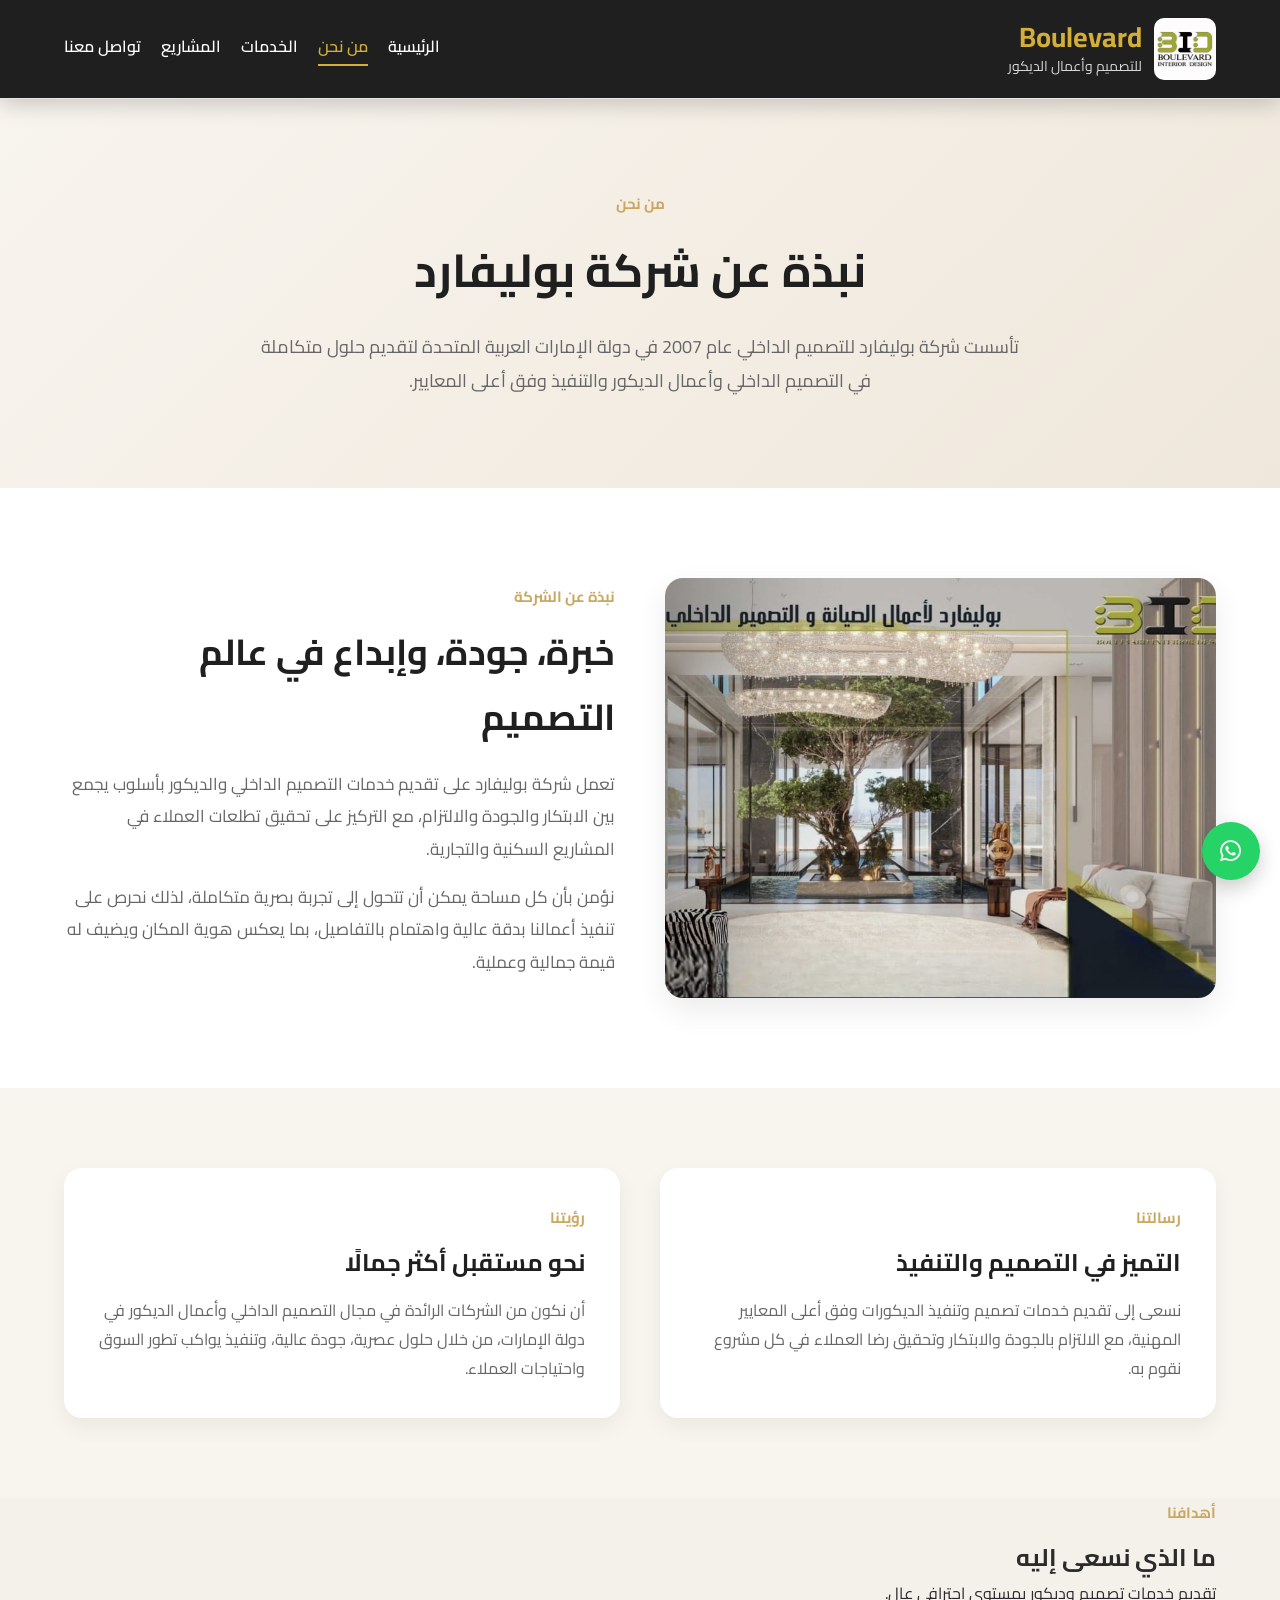
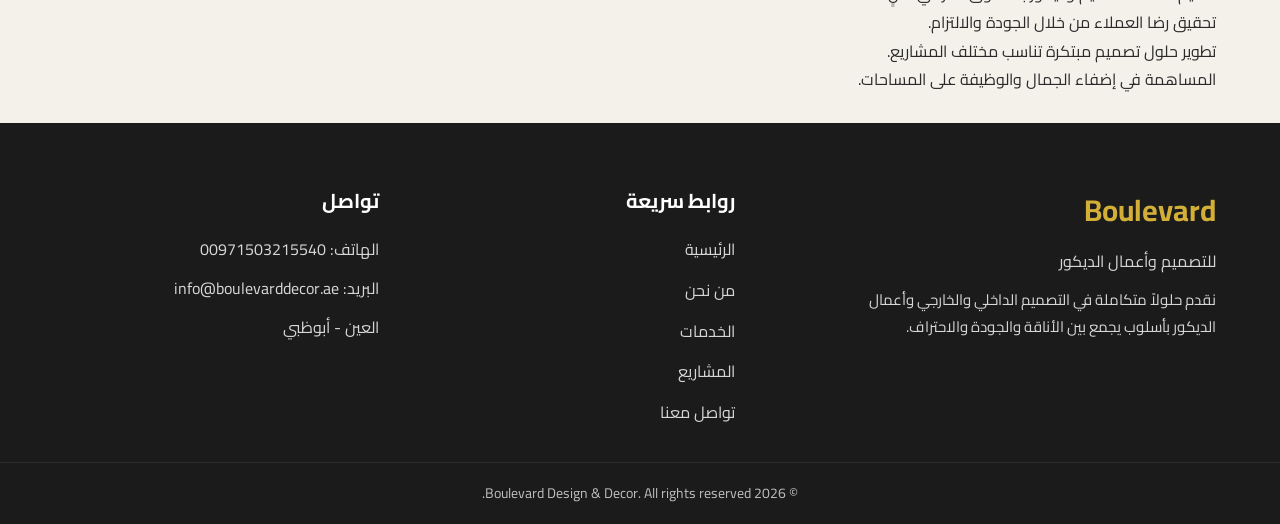
==== about.html @ ad6104aa "add logo" ====
<!DOCTYPE html>
<html lang="ar" dir="rtl">
<head>
  <meta charset="UTF-8" />
  <meta name="viewport" content="width=device-width, initial-scale=1.0" />
  <title>من نحن | Boulevard Design & Decor</title>
  <link rel="stylesheet" href="css/style.css" >
  <link href="https://fonts.googleapis.com/css2?family=Cairo:wght@300;400;600;700&display=swap" rel="stylesheet">
  <link href="https://cdn.jsdelivr.net/npm/boxicons@2.1.4/css/boxicons.min.css" rel="stylesheet">
</head>
<body>

  <header>
    <div class="container navbar">
      <div class="logo">
  <img src="images/logo.jpg" alt="Boulevard Logo">
  <div class="logo-text">
    <h1>Boulevard</h1>
    <p>للتصميم وأعمال الديكور</p>
  </div>
</div>

      <nav>
        <a href="index.html">الرئيسية</a>
        <a href="about.html" class="active">من نحن</a>
        <a href="services.html">الخدمات</a>
        <a href="projects.html">المشاريع</a>
        <a href="contact.html">تواصل معنا</a>
      </nav>
    </div>
  </header>

  <section class="page-hero">
    <div class="container">
      <span class="section-subtitle">من نحن</span>
      <h1 class="page-title">نبذة عن شركة بوليفارد</h1>
      <p class="page-text">
        تأسست شركة بوليفارد للتصميم الداخلي عام 2007 في دولة الإمارات العربية المتحدة
        لتقديم حلول متكاملة في التصميم الداخلي وأعمال الديكور والتنفيذ وفق أعلى المعايير.
      </p>
    </div>
  </section>

  <section class="about-page-section">
    <div class="container about-page-container">
      <div class="about-page-image">
        <img src="images/boulavard profile.jpeg" alt="شركة بوليفارد" />
      </div>

      <div class="about-page-text">
        <span class="section-subtitle">نبذة عن الشركة</span>
        <h2>خبرة، جودة، وإبداع في عالم التصميم</h2>
        <p>
          تعمل شركة بوليفارد على تقديم خدمات التصميم الداخلي والديكور بأسلوب يجمع بين
          الابتكار والجودة والالتزام، مع التركيز على تحقيق تطلعات العملاء في المشاريع
          السكنية والتجارية.
        </p>
        <p>
          نؤمن بأن كل مساحة يمكن أن تتحول إلى تجربة بصرية متكاملة، لذلك نحرص على
          تنفيذ أعمالنا بدقة عالية واهتمام بالتفاصيل، بما يعكس هوية المكان ويضيف له
          قيمة جمالية وعملية.
        </p>
      </div>
    </div>
  </section>

  <section class="vision-mission">
    <div class="container vision-mission-container">

      <div class="vision-box">
        <span class="section-subtitle">رسالتنا</span>
        <h3>التميز في التصميم والتنفيذ</h3>
        <p>
          نسعى إلى تقديم خدمات تصميم وتنفيذ الديكورات وفق أعلى المعايير المهنية،
          مع الالتزام بالجودة والابتكار وتحقيق رضا العملاء في كل مشروع نقوم به.
        </p>
      </div>

      <div class="mission-box">
        <span class="section-subtitle">رؤيتنا</span>
        <h3>نحو مستقبل أكثر جمالًا</h3>
        <p>
          أن نكون من الشركات الرائدة في مجال التصميم الداخلي وأعمال الديكور في دولة الإمارات،
          من خلال حلول عصرية، جودة عالية، وتنفيذ يواكب تطور السوق واحتياجات العملاء.
        </p>
      </div>

    </div>
  </section>

  <section class="goals-section">
    <div class="container">
      <span class="section-subtitle">أهدافنا</span>
      <h2 class="section-main-title">ما الذي نسعى إليه</h2>

      <div class="goals-grid">
        <div class="goal-box">تقديم خدمات تصميم وديكور بمستوى احترافي عالٍ.</div>
        <div class="goal-box">تحقيق رضا العملاء من خلال الجودة والالتزام.</div>
        <div class="goal-box">تطوير حلول تصميم مبتكرة تناسب مختلف المشاريع.</div>
        <div class="goal-box">المساهمة في إضفاء الجمال والوظيفة على المساحات.</div>
      </div>
    </div>
  </section>
<br>
  <footer class="footer">
    <div class="container footer-container">

      <div class="footer-brand">
        <h3>Boulevard</h3>
        <p>للتصميم وأعمال الديكور</p>
        <p class="footer-description">
          نقدم حلولاً متكاملة في التصميم الداخلي والخارجي وأعمال الديكور
          بأسلوب يجمع بين الأناقة والجودة والاحتراف.
        </p>
      </div>

      <div class="footer-links-box">
        <h4>روابط سريعة</h4>
        <div class="footer-links">
          <a href="index.html">الرئيسية</a>
          <a href="about.html">من نحن</a>
          <a href="services.html">الخدمات</a>
          <a href="projects.html">المشاريع</a>
          <a href="contact.html">تواصل معنا</a>
        </div>
      </div>

      <div class="footer-contact">
        <h4>تواصل</h4>
        <p>الهاتف: 00971503215540</p>
        <p>البريد: info@boulevarddecor.ae</p>
        <p>العين - أبوظبي</p>
      </div>

    </div>

    <div class="footer-bottom">
      <p>© 2026 Boulevard Design & Decor. All rights reserved.</p>
    </div>
  </footer>
<!-- Floating WhatsApp -->
<a href="https://wa.me/971503215504" class="floating-whatsapp" target="_blank">
  <i class='bx bxl-whatsapp'></i>
</a>

</body>
</html>
---- css/style.css ----
/* =========================
   Global Styles
========================= */
*{
  margin:0;
  padding:0;
  box-sizing:border-box;
}

html{
  scroll-behavior:smooth;
}


  body{
  font-family:'Cairo', sans-serif;
  line-height:1.8;
  background:#f4f1eb;
  color:#2b2b2b;
}

a{
  text-decoration:none;
  color:inherit;
}

img{
  width:100%;
  display:block;
}

.container{
  width:90%;
  max-width:1200px;
  margin:auto;
}

/* =========================*/
   .floating-whatsapp{
  position:fixed;
  bottom:20px;
  right:20px;
  width:58px;
  height:58px;
  background:#25D366;
  color:white;
  border-radius:50%;
  display:flex;
  align-items:center;
  justify-content:center;
  font-size:28px;
  box-shadow:0 8px 20px rgba(0,0,0,0.2);
  z-index:1000;
  transition:0.3s;
  text-decoration:none;
}

.floating-whatsapp:hover{
  transform:scale(1.08);
}

/* =========================
   Header / Navbar
========================= */
header{
  background:white;
  border-bottom:1px solid #e5e5e5;
  padding:20px 0;
  position:sticky;
  top:0;
  z-index:999;
}

.navbar{
  display:flex;
  justify-content:space-between;
  align-items:center;
}
.logo{
  display:flex;
  align-items:center;
  gap:12px;
}

.logo img{
  width:62px;
  height:62px;
  object-fit:cover;
  border-radius:10px;
}

.logo-text h1{
  font-size:28px;
  color:#d4af37;
  margin:0;
  line-height:1.1;
}

.logo-text p{
  font-size:14px;
  color:#777;
  margin:4px 0 0;
  line-height:1.4;
}
nav{
  display:flex;
  gap:20px;
}

nav a{
  font-size:16px;
  font-weight:bold;
  transition:0.3s;
}

nav a:hover{
  color:#c9a961;
}

/* =========================
   Hero Section
========================= */

/* =========================
   Hero Section
========================= */
.hero{
  padding:90px 0;
  background:linear-gradient(135deg, #f8f4ee 0%, #efe7db 100%);
}

.hero-container{
  display:flex;
  align-items:center;
  justify-content:space-between;
  gap:50px;
}

.hero-text{
  flex:1;
}

.hero-text .section-subtitle{
  display:inline-block;
  margin-bottom:14px;
  color:#d4af37;
  font-size:14px;
  font-weight:700;
  letter-spacing:1px;
}

.hero-text h2{
  font-size:48px;
  line-height:1.3;
  margin-bottom:20px;
  color:#1f1f1f;
  font-weight:700;
}

.hero-text p{
  font-size:18px;
  color:#666;
  margin-bottom:28px;
  line-height:1.9;
  max-width:600px;
}

.hero-buttons{
  display:flex;
  gap:14px;
  flex-wrap:wrap;
}

.hero-btn{
  display:inline-block;
  background:#d4af37;
  color:#1f1f1f;
  padding:14px 28px;
  border-radius:12px;
  font-weight:700;
  text-decoration:none;
  transition:0.3s;
  box-shadow:0 8px 18px rgba(212,175,55,0.18);
}

.hero-btn:hover{
  background:#bf9b2e;
  transform:translateY(-3px);
}

.secondary-btn{
  background:#1f1f1f;
  color:#fff;
  box-shadow:0 8px 18px rgba(0,0,0,0.12);
}

.secondary-btn:hover{
  background:#333;
}

.hero-image{
  flex:1;
  display:flex;
  justify-content:center;
  align-items:center;
}

.hero-image img{
  width:100%;
  max-width:620px;
  height:380px;
  object-fit:cover;
  border-radius:24px;
  box-shadow:0 16px 35px rgba(0,0,0,0.12);
}

/* Responsive */
@media(max-width:992px){
  .hero-container{
    flex-direction:column;
    text-align:center;
  }

  .hero-text p{
    max-width:100%;
  }

  .hero-buttons{
    justify-content:center;
  }

  .hero-text h2{
    font-size:40px;
  }

  .hero-image img{
    max-width:100%;
    height:320px;
  }
}

@media(max-width:768px){
  .hero{
    padding:70px 0;
  }

  .hero-text h2{
    font-size:32px;
  }

  .hero-text p{
    font-size:16px;
  }

  .hero-btn{
    padding:12px 22px;
    font-size:14px;
  }

  .hero-image img{
    height:240px;
  }
}
/* =========================
   Shared Section Styles
========================= */
.section-subtitle{
  display:inline-block;
  color:#c9a961;
  font-weight:bold;
  margin-bottom:10px;
  font-size:15px;
}

/* =========================
   About Section
========================= */
.about{
  padding:80px 0;
  background:white;
}

.about-container{
  display:flex;
  align-items:center;
  gap:40px;
}

.about-image{
  flex:1;
}

.about-image img{
  border-radius:12px;
  height:400px;
  object-fit:cover;
}

.about-text{
  flex:1;
}

.about-text h2{
  font-size:36px;
  margin-bottom:20px;
  color:#1f1f1f;
}

.about-text p{
  font-size:17px;
  color:#666;
  margin-bottom:15px;
  line-height:1.8;
}


/* =========================
   Services Page Final Fix
========================= */
.services-page-section{
  padding:90px 0;
  background:#f8f4ee;
}

.services-page-grid{
  display:flex;
  flex-direction:column;
  gap:40px;
}

.service-detail-card{
  display:grid;
  grid-template-columns:1fr 1fr;
  gap:28px;
  align-items:center;
  background:#ffffff;
  border-radius:22px;
  padding:22px;
  box-shadow:0 10px 25px rgba(0,0,0,0.06);
  transition:0.3s;
}

.service-detail-card:hover{
  transform:translateY(-4px);
  box-shadow:0 14px 30px rgba(0,0,0,0.08);
}

.service-detail-card.reverse .service-detail-image{
  order:2;
}

.service-detail-card.reverse .service-detail-content{
  order:1;
}

.service-detail-image{
  width:100%;
}

.service-detail-image img{
  width:100%;
  height:300px;
  object-fit:cover;
  border-radius:18px;
  display:block;
}

.service-detail-content{
  padding:10px 8px;
}

.service-detail-content .section-subtitle{
  display:inline-block;
  margin-bottom:10px;
  color:#d4af37;
  font-size:14px;
  font-weight:700;
  letter-spacing:1px;
}

.service-detail-content h2{
  font-size:32px;
  margin-bottom:16px;
  color:#1f1f1f;
  line-height:1.4;
}

.service-detail-content p{
  font-size:17px;
  color:#666;
  line-height:1.9;
  margin:0;
}

/* تحسين الهيدر الداخلي لصفحة الخدمات */
.page-hero{
  padding:80px 0;
  background:linear-gradient(135deg,#f8f4ee 0%, #efe7db 100%);
  text-align:center;
}

.page-title{
  font-size:44px;
  color:#1f1f1f;
  margin-bottom:16px;
  font-weight:700;
}

.page-text{
  max-width:850px;
  margin:0 auto;
  font-size:18px;
  line-height:1.9;
  color:#666;
}

/* Responsive */
@media(max-width:992px){
  .service-detail-card{
    grid-template-columns:1fr;
    padding:18px;
  }

  .service-detail-card.reverse .service-detail-image,
  .service-detail-card.reverse .service-detail-content{
    order:unset;
  }

  .service-detail-image img{
    height:260px;
  }

  .service-detail-content h2{
    font-size:28px;
  }
}

@media(max-width:768px){
  .services-page-section{
    padding:70px 0;
  }

  .page-title{
    font-size:32px;
  }

  .page-text{
    font-size:16px;
  }

  .service-detail-card{
    gap:18px;
  }

  .service-detail-image img{
    height:220px;
  }

  .service-detail-content{
    padding:4px 2px;
  }

  .service-detail-content h2{
    font-size:24px;
    margin-bottom:12px;
  }

  .service-detail-content p{
    font-size:15px;
    line-height:1.8;
  }
}
/* =========================
   Projects Section
========================= */
/* =========================
   Projects Page Improved
========================= */
.projects-gallery{
  padding:100px 0;
  background:#f8f4ee;
}

.gallery-grid{
  display:grid;
  grid-template-columns:repeat(3, 1fr);
  gap:24px;
}

.gallery-item{
  position:relative;
  overflow:hidden;
  border-radius:20px;
  background:#ffffff;
  box-shadow:0 10px 28px rgba(0,0,0,0.07);
  transition:0.35s;
}

.gallery-item:hover{
  transform:translateY(-5px);
  box-shadow:0 16px 36px rgba(0,0,0,0.1);
}

.gallery-item a{
  display:block;
}

.gallery-item img{
  width:100%;
  height:300px;
  object-fit:cover;
  display:block;
  transition:0.45s ease;
  cursor:pointer;
}

.gallery-item:hover img{
  transform:scale(1.08);
}

.gallery-item::after{
  content:"عرض الصورة";
  position:absolute;
  inset:0;
  background:rgba(0,0,0,0.22);
  color:#ffffff;
  display:flex;
  align-items:center;
  justify-content:center;
  font-size:16px;
  font-weight:700;
  opacity:0;
  transition:0.35s;
  pointer-events:none;
}

.gallery-item:hover::after{
  opacity:1;
}

/* Responsive */
@media(max-width:992px){
  .gallery-grid{
    grid-template-columns:repeat(2, 1fr);
  }

  .gallery-item img{
    height:260px;
  }
}

@media(max-width:768px){
  .projects-gallery{
    padding:75px 0;
  }

  .gallery-grid{
    grid-template-columns:1fr;
    gap:18px;
  }

  .gallery-item img{
    height:240px;
  }
}

/* =========================
   Gallery Section
========================= */
.gallery{
  padding:80px 0;
  background:#f9f9f9;
}

.gallery-title{
  font-size:36px;
  margin:10px 0 30px;
  color:#1f1f1f;
}

.gallery-container{
  display:grid;
  grid-template-columns:repeat(3, 1fr);
  gap:20px;
}

.gallery-item{
  overflow:hidden;
  border-radius:14px;
  box-shadow:0 4px 12px rgba(0,0,0,0.08);
}

.gallery-item img{
  height:260px;
  object-fit:cover;
  transition:0.4s;
}

.gallery-item:hover img{
  transform:scale(1.08);
}

/* =========================
   Why Us Section
========================= */
.why-us{
  padding:80px 0;
  background:#1f1f1f;
  color:white;
}

.why-us-container{
  display:grid;
  grid-template-columns:1fr 1fr;
  gap:40px;
  align-items:center;
}

.why-us-text h2{
  font-size:36px;
  margin:10px 0 20px;
  color:white;
}

.why-us-text p{
  color:#d6d6d6;
  font-size:17px;
  line-height:1.8;
}

.why-us-features{
  display:grid;
  grid-template-columns:1fr 1fr;
  gap:15px;
}

.feature-box{
  background:rgba(255,255,255,0.08);
  border:1px solid rgba(255,255,255,0.1);
  padding:20px;
  border-radius:12px;
  text-align:center;
  font-weight:bold;
  transition:0.3s;
}

.feature-box:hover{
  background:rgba(255,255,255,0.14);
  transform:translateY(-4px);
}

/* =========================
 /* =========================
   Contact Section
========================= */
.contact-section{
  padding:90px 0;
  background:#f8f4ee;
}

.contact-container{
  display:grid;
  grid-template-columns:1fr 1fr;
  gap:50px;
  align-items:start;
}

.contact-info h2{
  font-size:34px;
  margin:12px 0 18px;
  color:#1f1f1f;
}

.contact-info p{
  color:#666;
  line-height:1.8;
  margin-bottom:14px;
}

.contact-details{
  margin-top:18px;
}

.contact-details p{
  margin-bottom:10px;
  font-size:15px;
}

.social-buttons{
  display:flex;
  gap:12px;
  margin-top:22px;
  flex-wrap:wrap;
}

.social-btn{
  display:inline-flex;
  align-items:center;
  justify-content:center;
  gap:8px;
  padding:11px 18px;
  border-radius:30px;
  font-size:14px;
  font-weight:600;
  text-decoration:none;
  transition:0.3s;
}

.social-btn i{
  font-size:18px;
}

.social-btn.whatsapp{
  background:#25D366;
  color:white;
}

.social-btn.instagram{
  background:linear-gradient(45deg,#f58529,#dd2a7b,#8134af);
  color:white;
}

.social-btn.whatsapp:hover,
.social-btn.instagram:hover{
  transform:translateY(-2px);
  box-shadow:0 6px 16px rgba(0,0,0,0.15);
}

.contact-form-box{
  background:#ffffff;
  padding:30px;
  border-radius:14px;
  box-shadow:0 6px 18px rgba(0,0,0,0.06);
}

.contact-form{
  display:flex;
  flex-direction:column;
  gap:14px;
}

.contact-form input,
.contact-form textarea{
  width:100%;
  padding:14px;
  border:1px solid #ddd;
  border-radius:10px;
  font-size:15px;
  outline:none;
  font-family:'Cairo', sans-serif;
}

.contact-form textarea{
  min-height:140px;
  resize:vertical;
}

.contact-form button{
  background:#d4af37;
  color:#1f1f1f;
  font-weight:700;
  transition:0.3s;
  border:none;
  border-radius:10px;
  padding:12px;
  cursor:pointer;
  font-family:'Cairo', sans-serif;
}

.contact-form button:hover{
  background:#bf9b2e;
}

@media(max-width:900px){
  .contact-container{
    grid-template-columns:1fr;
  }
}
/* =========================
   Footer
========================= */
.footer{
  background:#1b1b1b;
  color:#f5f5f5;
  padding-top:60px;
  margin-top:0;
}

.footer-container{
  display:grid;
  grid-template-columns:1.4fr 1fr 1fr;
  gap:40px;
  align-items:start;
  padding-bottom:35px;
}

.footer-brand h3{
  font-size:30px;
  color:#d4af37;
  margin-bottom:10px;
}

.footer-brand p{
  color:#d7d7d7;
  margin-bottom:10px;
  line-height:1.8;
}

.footer-description{
  max-width:360px;
  font-size:15px;
}

.footer-links-box h4,
.footer-contact h4{
  font-size:20px;
  color:#ffffff;
  margin-bottom:16px;
}

.footer-links{
  display:flex;
  flex-direction:column;
  gap:12px;
}

.footer-links a{
  color:#d7d7d7;
  transition:0.3s;
}

.footer-links a:hover{
  color:#d4af37;
  transform:translateX(-3px);
}

.footer-contact p{
  color:#d7d7d7;
  margin-bottom:10px;
  line-height:1.8;
}

.footer-bottom{
  border-top:1px solid rgba(255,255,255,0.08);
  text-align:center;
  padding:18px 0;
}

.footer-bottom p{
  color:#bdbdbd;
  font-size:14px;
}

/* =========================
   Responsive Design
========================= */
@media(max-width:992px){
  .hero-container,
  .about-container{
    flex-direction:column;

  .hero-text h2{
    font-size:40px;
  }

  .hero-image img{
    height:380px;
  }
  }

  .why-us-container,
  .contact-container{
    grid-template-columns:1fr;
  }

  .services-container{
    grid-template-columns:repeat(2, 1fr);
  }

  .projects-container{
    grid-template-columns:repeat(2, 1fr);
  }

  .gallery-container{
    grid-template-columns:repeat(2, 1fr);
  }
  .footer-container{
    grid-template-columns:1fr 1fr;
  }
}

@media(max-width:768px){
  .navbar{
    flex-direction:column;
    align-items:flex-start;
    gap:15px;
  }

  nav{
    flex-wrap:wrap;
    gap:12px;
  }
 .hero{
    padding:70px 0;
  }

  .hero-text h2{
    font-size:32px;
  }

  .hero-text p{
    font-size:16px;
  }

  .hero-text h2,
  .about-text h2,
  .services-title,
  .projects-title,
  .gallery-title,
  .why-us-text h2,
  .contact-info h2{
    font-size:30px;
  }

  .services-container,
  .projects-container,
  .gallery-container,
  .why-us-features{
    grid-template-columns:1fr;
  }

   .footer-container{
    grid-template-columns:1fr;
    gap:28px;
  }

  .footer{
    padding-top:45px;
  }
  .footer-brand h3{
    font-size:26px;
  }
  }

  .hero-image img,
  .about-image img{
    height:auto;
  }


/* =========================
   About Page
========================= 

About Page Improved
========================= */

.about-page-section{
padding:90px 0;
background:#ffffff;
}

.about-page-container{
display:grid;
grid-template-columns:1fr 1fr;
gap:50px;
align-items:center;
}

.about-page-image img{
width:100%;
height:420px;
object-fit:cover;
border-radius:18px;
box-shadow:0 12px 30px rgba(0,0,0,0.08);
}

.about-page-text h2{
font-size:36px;
margin-bottom:18px;
color:#1f1f1f;
}

.about-page-text p{
color:#666;
line-height:1.9;
font-size:17px;
margin-bottom:16px;
}

/* Vision Mission */

.vision-mission{
background:#f8f4ee;
padding:80px 0;
}

.vision-mission-container{
display:grid;
grid-template-columns:1fr 1fr;
gap:40px;
}

.vision-box,
.mission-box{
background:white;
padding:35px;
border-radius:18px;
box-shadow:0 8px 22px rgba(0,0,0,0.06);
transition:0.3s;
}

.vision-box:hover,
.mission-box:hover{
transform:translateY(-4px);
}

.vision-box h3,
.mission-box h3{
font-size:24px;
margin-bottom:12px;
color:#1f1f1f;
}

.vision-box p,
.mission-box p{
color:#666;
line-height:1.8;
}

/* responsive */

@media(max-width:992px){

.about-page-container{
grid-template-columns:1fr;
}

.vision-mission-container{
grid-template-columns:1fr;
}

.about-page-image img{
height:300px;
}

}

  
   /* =========================
   Services Page Improved
========================= */
.services-page-section{
  padding:100px 0;
  background:#f8f4ee;
}

.services-page-grid{
  display:flex;
  flex-direction:column;
  gap:50px;
}

.service-detail-card{
  display:grid;
  grid-template-columns:1fr 1fr;
  gap:35px;
  align-items:center;
  background:#ffffff;
  border-radius:22px;
  overflow:hidden;
  box-shadow:0 10px 28px rgba(0,0,0,0.06);
  transition:0.3s;
}

.service-detail-card:hover{
  transform:translateY(-4px);
  box-shadow:0 14px 34px rgba(0,0,0,0.08);
}

.service-detail-card.reverse .service-detail-image{
  order:2;
}

.service-detail-card.reverse .service-detail-content{
  order:1;
}

.service-detail-image{
  height:100%;
}

.service-detail-image img{
  width:100%;
  height:100%;
  min-height:360px;
  object-fit:cover;
  display:block;
}

.service-detail-content{
  padding:38px;
}

.service-detail-content .section-subtitle{
  margin-bottom:12px;
  display:inline-block;
}

.service-detail-content h2{
  font-size:34px;
  margin:10px 0 18px;
  color:#1f1f1f;
  line-height:1.4;
}

.service-detail-content p{
  font-size:17px;
  color:#666;
  line-height:1.95;
  max-width:95%;
}

/* Responsive */
@media(max-width:992px){
  .service-detail-card{
    grid-template-columns:1fr;
  }

  .service-detail-card.reverse .service-detail-image,
  .service-detail-card.reverse .service-detail-content{
    order:unset;
  }

  .service-detail-image img{
    min-height:280px;
  }
}

@media(max-width:768px){
  .services-page-section{
    padding:75px 0;
  }

  .service-detail-content{
    padding:26px 22px;
  }

  .service-detail-content h2{
    font-size:28px;
  }

  .service-detail-content p{
    font-size:16px;
    max-width:100%;
  }

  .service-detail-image img{
    min-height:230px;
  }
  .service-detail-content .section-subtitle{
  color:#d4af37;
  font-size:14px;
  font-weight:700;
  letter-spacing:1px;
}
}
/* =========================
   Projects Page
========================= */

.projects-gallery{
padding:80px 0;
background:#f8f4ee;
}

.gallery-grid{
display:grid;
grid-template-columns:repeat(3,1fr);
gap:20px;
}

.gallery-item{
overflow:hidden;
border-radius:14px;
box-shadow:0 4px 12px rgba(0,0,0,0.08);
}

.gallery-item img{
width:100%;
height:280px;
object-fit:cover;
transition:0.4s;
}

.gallery-item:hover img{
transform:scale(1.08);
}


@media(max-width:992px){

.gallery-grid{
grid-template-columns:repeat(2,1fr);
}

}

@media(max-width:768px){

.gallery-grid{
grid-template-columns:1fr;
}

}
/* =========================
   Contact Page
========================= */
.contact-section{
padding:90px 0;
background:#f8f4ee;
}

.contact-container{
display:grid;
grid-template-columns:1fr 1fr;
gap:50px;
align-items:start;
}

/*.contact-info h2{
font-size:34px;
margin:12px 0 18px;
color:#1f1f1f;
}

.contact-info p{
color:#666;
line-height:1.8;
margin-bottom:14px;
}*/

.contact-details{
margin-top:18px;
}

.contact-details p{
margin-bottom:10px;
font-size:15px;
}

/* social buttons */

.social-buttons{
display:flex;
gap:12px;
margin-top:22px;
flex-wrap:wrap;
}

.social-btn{
display:flex;
align-items:center;
gap:8px;
padding:11px 18px;
border-radius:30px;
font-size:14px;
font-weight:600;
transition:0.3s;
text-decoration:none;
}

.social-btn i{
font-size:18px;
}

.whatsapp{
background:#25D366;
color:white;
}

.whatsapp:hover{
transform:translateY(-2px);
box-shadow:0 6px 16px rgba(0,0,0,0.15);
}

.instagram{
background:linear-gradient(45deg,#f58529,#dd2a7b,#8134af);
color:white;
}

.instagram:hover{
transform:translateY(-2px);
box-shadow:0 6px 16px rgba(0,0,0,0.15);
}


/* form */


.contact-form input,
.contact-form textarea{
padding:12px 14px;
border-radius:10px;
border:1px solid #ddd;
font-family:'Cairo',sans-serif;
}

.contact-form textarea{
min-height:140px;
resize:none;
}

.contact-form button{
background:#d4af37;
color:#1f1f1f;
padding:12px;
border:none;
border-radius:10px;
font-weight:700;
cursor:pointer;
transition:0.3s;
}

.contact-form button:hover{
background:#bf9b2e;
}


/* responsive */

@media(max-width:900px){

.contact-container{
grid-template-columns:1fr;
}

}

@media(max-width:992px){
  .contact-page-grid{
    grid-template-columns:1fr;
  }
}

@media(max-width:768px){
  .contact-page-info h2{
    font-size:28px;
  }
}
header{
  background:#1f1f1f !important;
  padding:18px 0;
  position:sticky;
  top:0;
  z-index:999;
  box-shadow:0 6px 20px rgba(0,0,0,0.18);
}

.logo h1{
  color:#d4af37 !important;
}

.logo p{
  color:#d8d8d8 !important;
}

nav a{
  color:#ffffff !important;
  font-weight:600;
  transition:0.3s;
  position:relative;
  padding-bottom:6px;
  border-bottom:none !important;
}

nav a::after{
  content:"";
  position:absolute;
  right:0;
  bottom:0;
  width:0;
  height:2px;
  background:#d4af37;
  transition:0.3s;
}

nav a:hover{
  color:#d4af37 !important;
}

nav a:hover::after{
  width:100%;
}

nav a.active{
  color:#d4af37 !important;
}

nav a.active::after{
  width:100%;
}
/* whatsapp float btn

/*social btn*/
.social-btn{
display:inline-flex;
align-items:center;
gap:10px;
padding:12px 20px;
border-radius:30px;
font-weight:600;
font-size:15px;
transition:0.3s;
text-decoration:none;
}

.social-btn i{
font-size:20px;
}

.instagram{
display:inline-flex;
align-items:center;
gap:10px;
padding:10px 18px;
border-radius:30px;
font-size:14px;
font-weight:600;
background:linear-gradient(45deg,#f58529,#dd2a7b,#8134af);
color:white;
transition:0.3s;
}


.instagram:hover{

transform:translateY(-2px);
box-shadow:0 6px 16px rgba(0,0,0,0.15);
}

/*.........*/
/* ===== FINAL CONTACT FIX ===== */

.contact-section{
  padding: 90px 0 !important;
  background: #f8f4ee !important;
}

.contact-container{
  display: grid !important;
  grid-template-columns: 1fr 1fr !important;
  gap: 50px !important;
  align-items: start !important;
}

.contact-info{
  order: 1;
}

.contact-form-box{
  order: 2;
  background: #ffffff !important;
  padding: 32px !important;
  border-radius: 18px !important;
  box-shadow: 0 8px 24px rgba(0,0,0,0.08) !important;
}

.contact-info h2{
  font-size: 34px !important;
  margin: 12px 0 18px !important;
  color: #1f1f1f !important;
}

.contact-info p{
  color: #666 !important;
  line-height: 1.8 !important;
  margin-bottom: 14px !important;
}

.contact-details{
  margin-top: 18px !important;
}

.contact-details p{
  margin-bottom: 10px !important;
  font-size: 15px !important;
}

/* social buttons */
.social-buttons{
  display: flex !important;
  gap: 12px !important;
  margin-top: 22px !important;
  flex-wrap: wrap !important;
}

.social-btn{
  display: inline-flex !important;
  align-items: center !important;
  justify-content: center !important;
  gap: 8px !important;
  padding: 11px 18px !important;
  border-radius: 30px !important;
  font-size: 14px !important;
  font-weight: 600 !important;
  text-decoration: none !important;
  border: none !important;
  transition: 0.3s !important;
}

.social-btn i{
  font-size: 18px !important;
  line-height: 1 !important;
}

.social-btn.whatsapp{
  background: #25D366 !important;
  color: #ffffff !important;
}

.social-btn.instagram{
  background: linear-gradient(45deg,#f58529,#dd2a7b,#8134af) !important;
  color: #ffffff !important;
}

.social-btn.whatsapp:hover,
.social-btn.instagram:hover{
  transform: translateY(-2px) !important;
  box-shadow: 0 6px 16px rgba(0,0,0,0.15) !important;
}

/* form */
.contact-form{
  display: flex !important;
  flex-direction: column !important;
  gap: 14px !important;
}

.contact-form input,
.contact-form textarea{
  width: 100% !important;
  padding: 14px 16px !important;
  border: 1px solid #ddd !important;
  border-radius: 12px !important;
  background: #fff !important;
  color: #333 !important;
  font-family: 'Cairo', sans-serif !important;
  font-size: 15px !important;
  outline: none !important;
}

.contact-form textarea{
  min-height: 150px !important;
  resize: vertical !important;
}

.contact-form button{
  background: #d4af37 !important;
  color: #1f1f1f !important;
  padding: 13px !important;
  border: none !important;
  border-radius: 12px !important;
  font-weight: 700 !important;
  font-family: 'Cairo', sans-serif !important;
  cursor: pointer !important;
  transition: 0.3s !important;
}

.contact-form button:hover{
  background: #bf9b2e !important;
}

/* whatsapp floating */
.whatsapp-float{
  position: fixed !important;
  bottom: 25px !important;
  right: 25px !important;
  width: 58px !important;
  height: 58px !important;
  background: #25D366 !important;
  color: #fff !important;
  border-radius: 50% !important;
  display: flex !important;
  align-items: center !important;
  justify-content: center !important;
  font-size: 30px !important;
  box-shadow: 0 10px 25px rgba(0,0,0,0.25) !important;
  z-index: 999 !important;
  text-decoration: none !important;
}

.whatsapp-float:hover{
  transform: scale(1.08) !important;
}

/* responsive */
@media(max-width: 900px){
  .contact-container{
    grid-template-columns: 1fr !important;
  }

  .contact-info,
  .contact-form-box{
    order: unset !important;
  }
}
/* =========================
   Home Page Improved
======================== */

.hero{
  padding:100px 0;
  background:linear-gradient(135deg, #f8f4ee 0%, #efe7db 100%);
}

.hero-container{
  display:flex;
  align-items:center;
  justify-content:space-between;
  gap:50px;
}

.hero-text{
  flex:1;
}

.hero-text h2{
  font-size:52px;
  line-height:1.3;
  margin-bottom:22px;
  color:#1f1f1f;
  font-weight:700;
}

.hero-text p{
  font-size:18px;
  color:#666;
  margin-bottom:28px;
  line-height:1.9;
  max-width:600px;
}

.hero-buttons{
  display:flex;
  gap:14px;
  flex-wrap:wrap;
}

.hero-btn{
  display:inline-block;
  background:#d4af37;
  color:#1f1f1f;
  padding:14px 28px;
  border-radius:12px;
  font-weight:700;
  transition:0.3s;
  box-shadow:0 8px 18px rgba(212,175,55,0.18);
}

.hero-btn:hover{
  background:#bf9b2e;
  transform:translateY(-3px);
}

.secondary-btn{
  background:#1f1f1f;
  color:#fff;
  box-shadow:0 8px 18px rgba(0,0,0,0.12);
}

.secondary-btn:hover{
  background:#333;
}

.hero-image{
  flex:1;
}

.hero-image img{
  width:100%;
  height:500px;
  object-fit:cover;
  border-radius:24px;
  box-shadow:0 16px 35px rgba(0,0,0,0.12);
}

/* تحسين previews في الصفحة الرئيسية */
.services,
.projects,
.contact{
  padding:90px 0;
}

.services-title,
.projects-title{
  font-size:38px;
  margin:12px 0 30px;
  color:#1f1f1f;
}

.service-card,
.project-card{
  border-radius:18px;
  box-shadow:0 8px 22px rgba(0,0,0,0.06);
}

.service-card{
  padding:28px 22px;
}

.project-content{
  padding:22px;
}

.project-content h3{
  margin-bottom:12px;
}

/* Responsive */
@media(max-width:992px){
  .hero-container{
    flex-direction:column;
  }

  .hero-text h2{
    font-size:40px;
  }

  .hero-image img{
    height:380px;
  }
}

@media(max-width:768px){
  .hero{
    padding:70px 0;
  }

  .hero-text h2{
    font-size:32px;
  }

  .hero-text p{
    font-size:16px;
  }

  .hero-image img{
    height:280px;
  }

  .services-title,
  .projects-title{
    font-size:30px;
  }
}

/* =========================
   Internal Pages Hero
========================= */
.page-hero{
  padding:90px 0;
  background:linear-gradient(135deg, #f8f4ee 0%, #efe7db 100%);
  text-align:center;
}

.page-hero .section-subtitle{
  margin-bottom:12px;
  display:inline-block;
}

.page-title{
  font-size:46px;
  color:#1f1f1f;
  margin-bottom:18px;
  font-weight:700;
}

.page-text{
  max-width:780px;
  margin:0 auto;
  color:#666;
  font-size:18px;
  line-height:1.9;
}

@media(max-width:768px){
  .page-hero{
    padding:70px 0;
  }

  .page-title{
    font-size:32px;
  }

  .page-text{
    font-size:16px;
  }
}
/* =========================
   Home Services Final
========================= */
.services{
  padding:90px 0;
  background:#f8f4ee;
}

.services-title{
  font-size:38px;
  margin:12px 0 30px;
  color:#1f1f1f;
  text-align:center;
}

.services .section-subtitle{
  display:block;
  text-align:center;
  margin-bottom:10px;
}

.services-container{
  display:grid;
  grid-template-columns:repeat(3, 1fr);
  gap:24px;
}

.service-card{
  background:#ffffff;
  border-radius:18px;
  padding:28px 24px;
  box-shadow:0 8px 22px rgba(0,0,0,0.06);
  transition:0.3s;
}

.service-card:hover{
  transform:translateY(-4px);
  box-shadow:0 12px 28px rgba(0,0,0,0.08);
}

.service-card h3{
  font-size:22px;
  margin-bottom:14px;
  color:#1f1f1f;
}

.service-card p{
  font-size:16px;
  color:#666;
  line-height:1.9;
  margin:0;
}

@media(max-width:992px){
  .services-container{
    grid-template-columns:repeat(2, 1fr);
  }
}

@media(max-width:768px){
  .services-title{
    font-size:30px;
  }

  .services-container{
    grid-template-columns:1fr;
  }

  .service-card{
    padding:24px 20px;
  }
}

/* =========================
   HOME PAGE FINAL STYLES
========================= */

/* Hero */
.hero{
  padding:90px 0;
  background:linear-gradient(135deg, #f8f4ee 0%, #efe7db 100%);
}

.hero-container{
  display:flex;
  align-items:center;
  justify-content:space-between;
  gap:50px;
}

.hero-text{
  flex:1;
}

.hero-text .section-subtitle{
  display:inline-block;
  margin-bottom:14px;
  color:#d4af37;
  font-size:14px;
  font-weight:700;
  letter-spacing:1px;
}

.hero-text h2{
  font-size:48px;
  line-height:1.3;
  margin-bottom:20px;
  color:#1f1f1f;
  font-weight:700;
}

.hero-text p{
  font-size:18px;
  color:#666;
  margin-bottom:28px;
  line-height:1.9;
  max-width:600px;
}

.hero-buttons{
  display:flex;
  gap:14px;
  flex-wrap:wrap;
}

.hero-btn{
  display:inline-block;
  background:#d4af37;
  color:#1f1f1f;
  padding:14px 28px;
  border-radius:12px;
  font-weight:700;
  text-decoration:none;
  transition:0.3s;
  box-shadow:0 8px 18px rgba(212,175,55,0.18);
}

.hero-btn:hover{
  background:#bf9b2e;
  transform:translateY(-3px);
}

.secondary-btn{
  background:#1f1f1f;
  color:#fff;
  box-shadow:0 8px 18px rgba(0,0,0,0.12);
}

.secondary-btn:hover{
  background:#333;
}

.hero-image{
  flex:1;
  display:flex;
  justify-content:center;
  align-items:center;
}

.hero-image img{
  width:100%;
  max-width:620px;
  height:380px;
  object-fit:cover;
  border-radius:24px;
  box-shadow:0 16px 35px rgba(0,0,0,0.12);
}

/* About Preview */
.about{
  padding:90px 0;
  background:#ffffff;
}

.about-container{
  display:grid;
  grid-template-columns:1fr 1fr;
  gap:45px;
  align-items:center;
}

.about-image img{
  width:100%;
  height:400px;
  object-fit:cover;
  border-radius:20px;
  box-shadow:0 10px 24px rgba(0,0,0,0.08);
}

.about-text h2{
  font-size:38px;
  margin:12px 0 18px;
  color:#1f1f1f;
}

.about-text p{
  font-size:17px;
  color:#666;
  line-height:1.9;
  margin-bottom:14px;
}

/* Services Preview */
.services{
  padding:90px 0;
  background:#f8f4ee;
}

.services .section-subtitle{
  display:block;
  text-align:center;
  margin-bottom:10px;
}

.services-title{
  font-size:38px;
  margin:12px 0 30px;
  color:#1f1f1f;
  text-align:center;
}

.services-container{
  display:grid;
  grid-template-columns:repeat(3, 1fr);
  gap:24px;
}

.service-card{
  background:#ffffff;
  border-radius:18px;
  padding:28px 24px;
  box-shadow:0 8px 22px rgba(0,0,0,0.06);
  transition:0.3s;
}

.service-card:hover{
  transform:translateY(-4px);
  box-shadow:0 12px 28px rgba(0,0,0,0.08);
}

.service-card h3{
  font-size:22px;
  margin-bottom:14px;
  color:#1f1f1f;
}

.service-card p{
  font-size:16px;
  color:#666;
  line-height:1.9;
  margin:0;
}

/* Projects Preview */
.projects{
  padding:90px 0;
  background:#ffffff;
}

.projects .section-subtitle{
  display:block;
  text-align:center;
  margin-bottom:10px;
}

.projects-title{
  font-size:38px;
  margin:12px 0 30px;
  color:#1f1f1f;
  text-align:center;
}

.projects-container{
  display:grid;
  grid-template-columns:repeat(3, 1fr);
  gap:24px;
}

.project-card{
  background:#ffffff;
  border-radius:18px;
  overflow:hidden;
  box-shadow:0 8px 22px rgba(0,0,0,0.06);
  transition:0.3s;
}

.project-card:hover{
  transform:translateY(-4px);
  box-shadow:0 12px 28px rgba(0,0,0,0.08);
}

.project-image img{
  width:100%;
  height:240px;
  object-fit:cover;
  display:block;
}

.project-content{
  padding:22px;
}

.project-content h3{
  font-size:22px;
  margin-bottom:12px;
  color:#1f1f1f;
}

.project-content p{
  font-size:16px;
  color:#666;
  line-height:1.8;
  margin:0;
}

/* Why Us */
.why-us{
  padding:90px 0;
  background:#1f1f1f;
  color:#ffffff;
}

.why-us-container{
  display:grid;
  grid-template-columns:1fr 1fr;
  gap:40px;
  align-items:center;
}

.why-us-text h2{
  font-size:38px;
  margin:12px 0 18px;
  color:#ffffff;
}

.why-us-text p{
  color:#d6d6d6;
  line-height:1.9;
  font-size:17px;
}

.why-us-features{
  display:grid;
  grid-template-columns:1fr 1fr;
  gap:16px;
}

.feature-box{
  background:rgba(255,255,255,0.06);
  border:1px solid rgba(255,255,255,0.08);
  padding:22px;
  border-radius:16px;
  text-align:center;
  font-weight:600;
  transition:0.3s;
}

.feature-box:hover{
  background:rgba(255,255,255,0.1);
  transform:translateY(-3px);
}

/* Contact Preview */
.contact-section{
  padding:90px 0;
  background:#f8f4ee;
}

.contact-container{
  display:grid;
  grid-template-columns:1fr 1fr;
  gap:50px;
  align-items:start;
}

.contact-info h2{
  font-size:34px;
  margin:12px 0 18px;
  color:#1f1f1f;
}

.contact-info p{
  color:#666;
  line-height:1.8;
  margin-bottom:14px;
}

.contact-details{
  margin-top:18px;
}

.contact-details p{
  margin-bottom:10px;
  font-size:15px;
}

.social-buttons{
  display:flex;
  gap:12px;
  margin-top:22px;
  flex-wrap:wrap;
}

.social-btn{
  display:inline-flex;
  align-items:center;
  justify-content:center;
  gap:8px;
  padding:11px 18px;
  border-radius:30px;
  font-size:14px;
  font-weight:600;
  text-decoration:none;
  transition:0.3s;
}

.social-btn i{
  font-size:18px;
}

.social-btn.whatsapp{
  background:#25D366;
  color:#ffffff;
}

.social-btn.instagram{
  background:linear-gradient(45deg,#f58529,#dd2a7b,#8134af);
  color:#ffffff;
}

.social-btn.whatsapp:hover,
.social-btn.instagram:hover{
  transform:translateY(-2px);
  box-shadow:0 6px 16px rgba(0,0,0,0.15);
}

.contact-form-box{
  background:#ffffff;
  padding:32px;
  border-radius:18px;
  box-shadow:0 8px 24px rgba(0,0,0,0.08);
}

.contact-form{
  display:flex;
  flex-direction:column;
  gap:14px;
}

.contact-form input,
.contact-form textarea{
  width:100%;
  padding:14px 16px;
  border:1px solid #ddd;
  border-radius:12px;
  background:#fff;
  color:#333;
  font-family:'Cairo', sans-serif;
  font-size:15px;
  outline:none;
}

.contact-form textarea{
  min-height:150px;
  resize:vertical;
}

.contact-form button{
  background:#d4af37;
  color:#1f1f1f;
  padding:13px;
  border:none;
  border-radius:12px;
  font-weight:700;
  font-family:'Cairo', sans-serif;
  cursor:pointer;
  transition:0.3s;
}

.contact-form button:hover{
  background:#bf9b2e;
}

/* Responsive */
@media(max-width:992px){
  .hero-container{
    flex-direction:column;
    text-align:center;
  }

  .hero-text p{
    max-width:100%;
  }

  .hero-buttons{
    justify-content:center;
  }

  .about-container,
  .why-us-container,
  .contact-container{
    grid-template-columns:1fr;
  }

  .services-container,
  .projects-container{
    grid-template-columns:repeat(2, 1fr);
  }

  .why-us-features{
    grid-template-columns:1fr 1fr;
  }

  .hero-text h2{
    font-size:40px;
  }

  .hero-image img{
    max-width:100%;
    height:320px;
  }

  .about-image img{
    height:320px;
  }
}

@media(max-width:768px){
  .hero,
  .about,
  .services,
  .projects,
  .why-us,
  .contact-section{
    padding:70px 0;
  }

  .hero-text h2,
  .about-text h2,
  .why-us-text h2{
    font-size:32px;
  }

  .services-title,
  .projects-title{
    font-size:30px;
  }

  .hero-text p,
  .about-text p,
  .why-us-text p{
    font-size:16px;
  }

  .services-container,
  .projects-container,
  .why-us-features{
    grid-template-columns:1fr;
  }

  .hero-btn{
    padding:12px 22px;
    font-size:14px;
  }

  .hero-image img{
    height:240px;
  }

  .about-image img{
    height:260px;
  }

  .project-image img{
    height:220px;
  }

  .contact-form-box{
    padding:24px;
  }
}
/* =========================
   HOME SERVICES FIXED
========================= */
.services{
  padding:90px 0;
  background:#f8f4ee;
}

.services .section-subtitle{
  display:block;
  text-align:center;
  margin-bottom:10px;
}

.services-title{
  text-align:center;
  font-size:38px;
  color:#1f1f1f;
  margin:12px 0 35px;
}

.services-container{
  display:grid;
  grid-template-columns:repeat(3, 1fr);
  gap:24px;
}

.service-card{
  background:#ffffff;
  border-radius:18px;
  padding:28px 24px;
  box-shadow:0 8px 22px rgba(0,0,0,0.06);
  transition:0.3s;
  min-height:170px;
}

.service-card:hover{
  transform:translateY(-4px);
  box-shadow:0 12px 28px rgba(0,0,0,0.08);
}

.service-card h3{
  font-size:22px;
  margin-bottom:12px;
  color:#1f1f1f;
  line-height:1.5;
}

.service-card p{
  font-size:16px;
  color:#666;
  line-height:1.8;
  margin:0;
}

.services-btn-wrap{
  text-align:center;
  margin-top:32px;
}

/* responsive */
@media(max-width:992px){
  .services-container{
    grid-template-columns:repeat(2, 1fr);
  }
}

@media(max-width:768px){
  .services{
    padding:70px 0;
  }

  .services-title{
    font-size:30px;
  }

  .services-container{
    grid-template-columns:1fr;
  }

  .service-card{
    min-height:auto;
    padding:24px 20px;
  }

  .service-card h3{
    font-size:20px;
  }

  .service-card p{
    font-size:15px;
  }
}
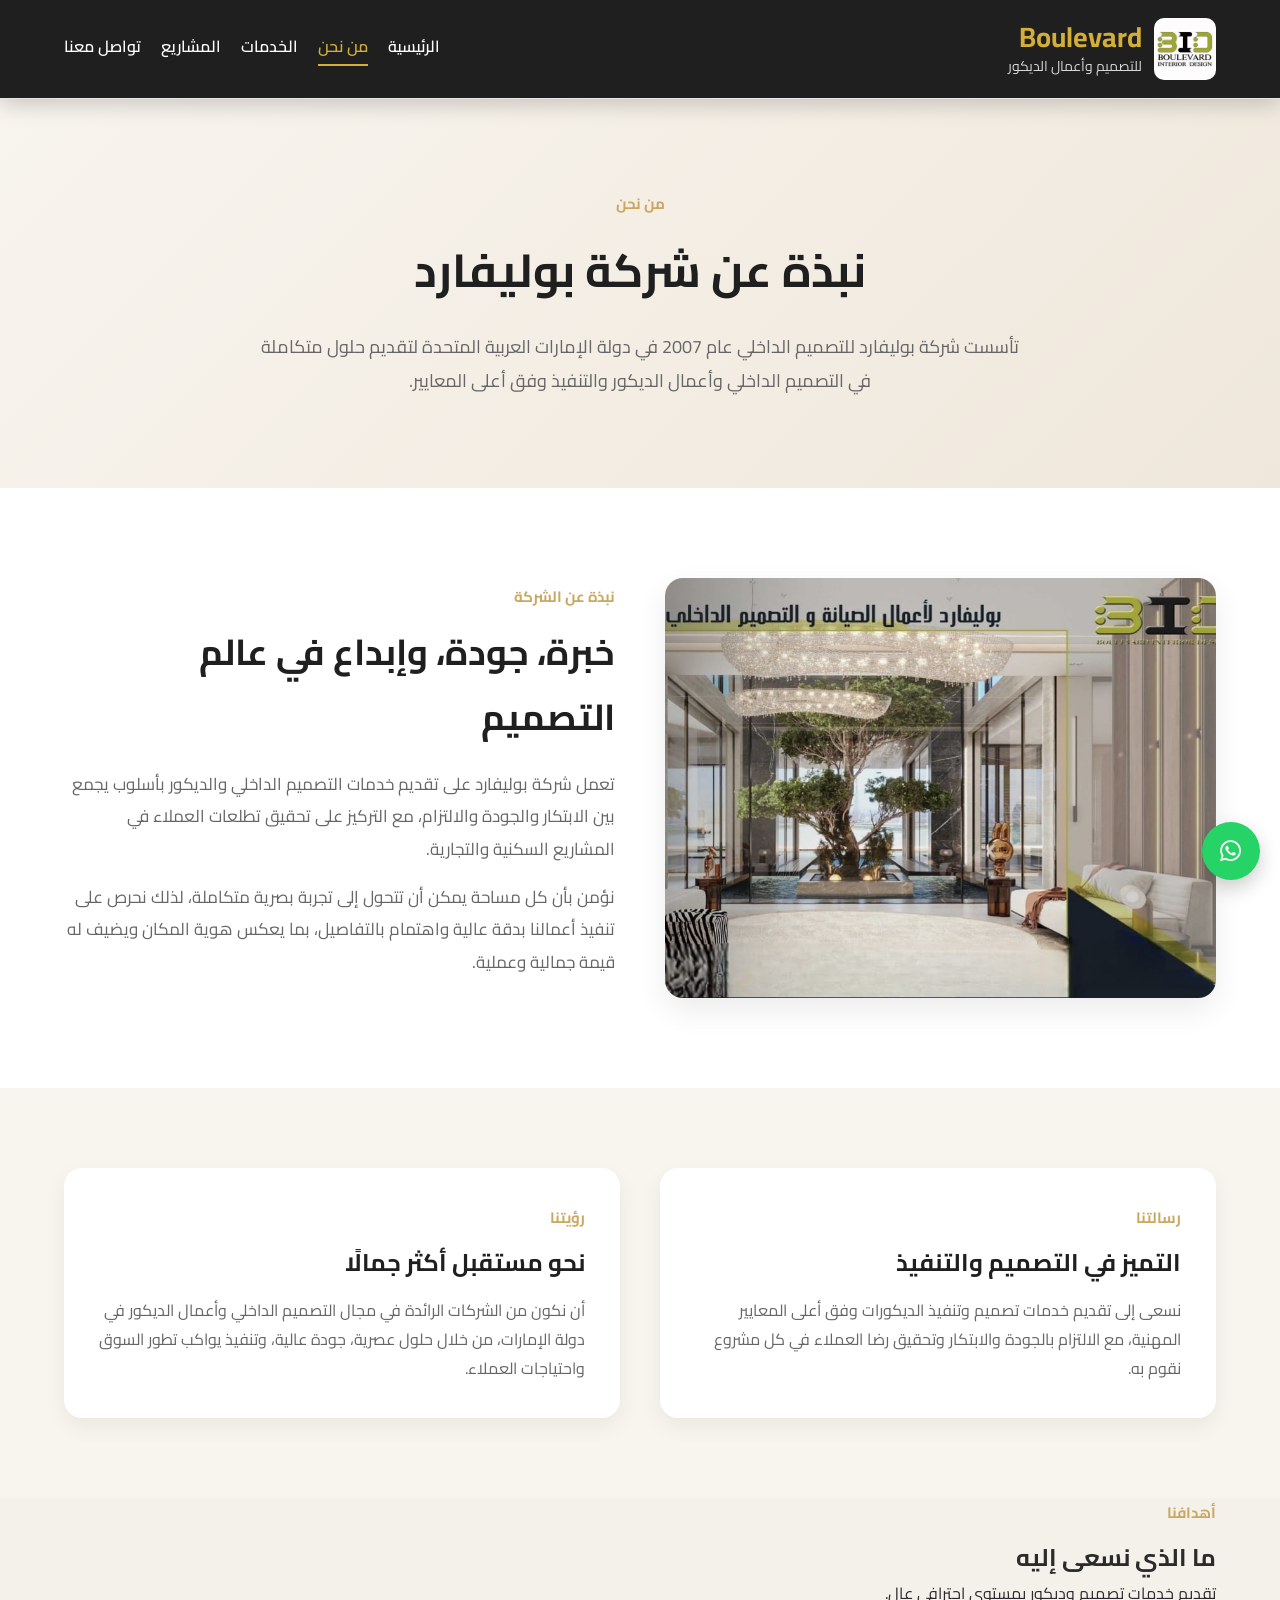
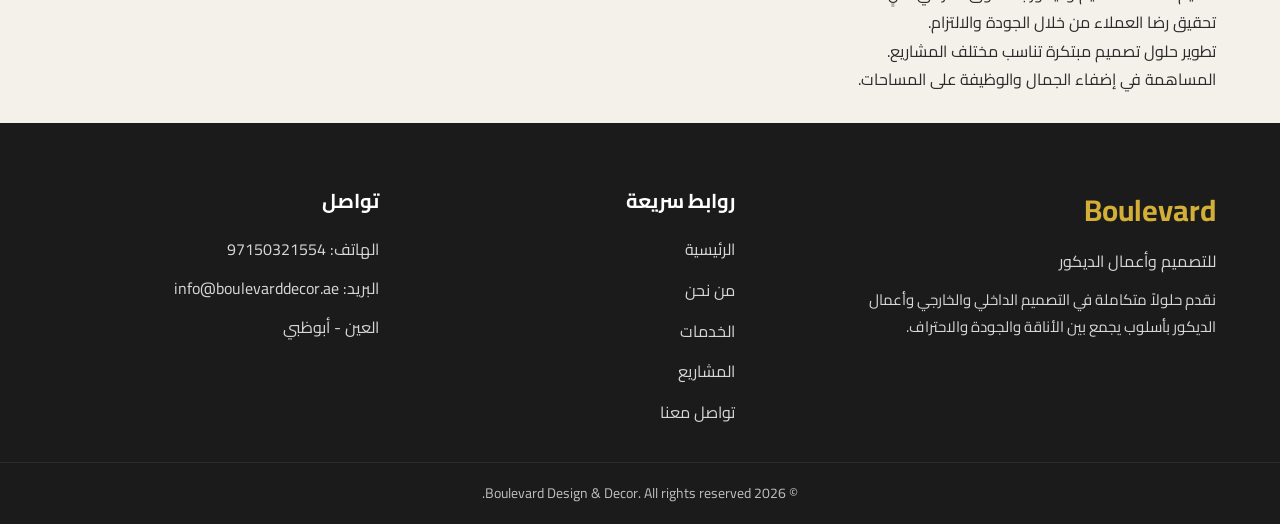
==== commit 43213f1d: "final vesion ready for review" ====
--- a/about.html
+++ b/about.html
@@ -7,6 +7,7 @@
   <link rel="stylesheet" href="css/style.css" >
   <link href="https://fonts.googleapis.com/css2?family=Cairo:wght@300;400;600;700&display=swap" rel="stylesheet">
   <link href="https://cdn.jsdelivr.net/npm/boxicons@2.1.4/css/boxicons.min.css" rel="stylesheet">
+  <link rel="icon" href="images/logo.jpg">
 </head>
 <body>
 
@@ -127,7 +128,7 @@
 
       <div class="footer-contact">
         <h4>تواصل</h4>
-        <p>الهاتف: 00971503215540</p>
+        <p>الهاتف: 97150321554</p>
         <p>البريد: info@boulevarddecor.ae</p>
         <p>العين - أبوظبي</p>
       </div>
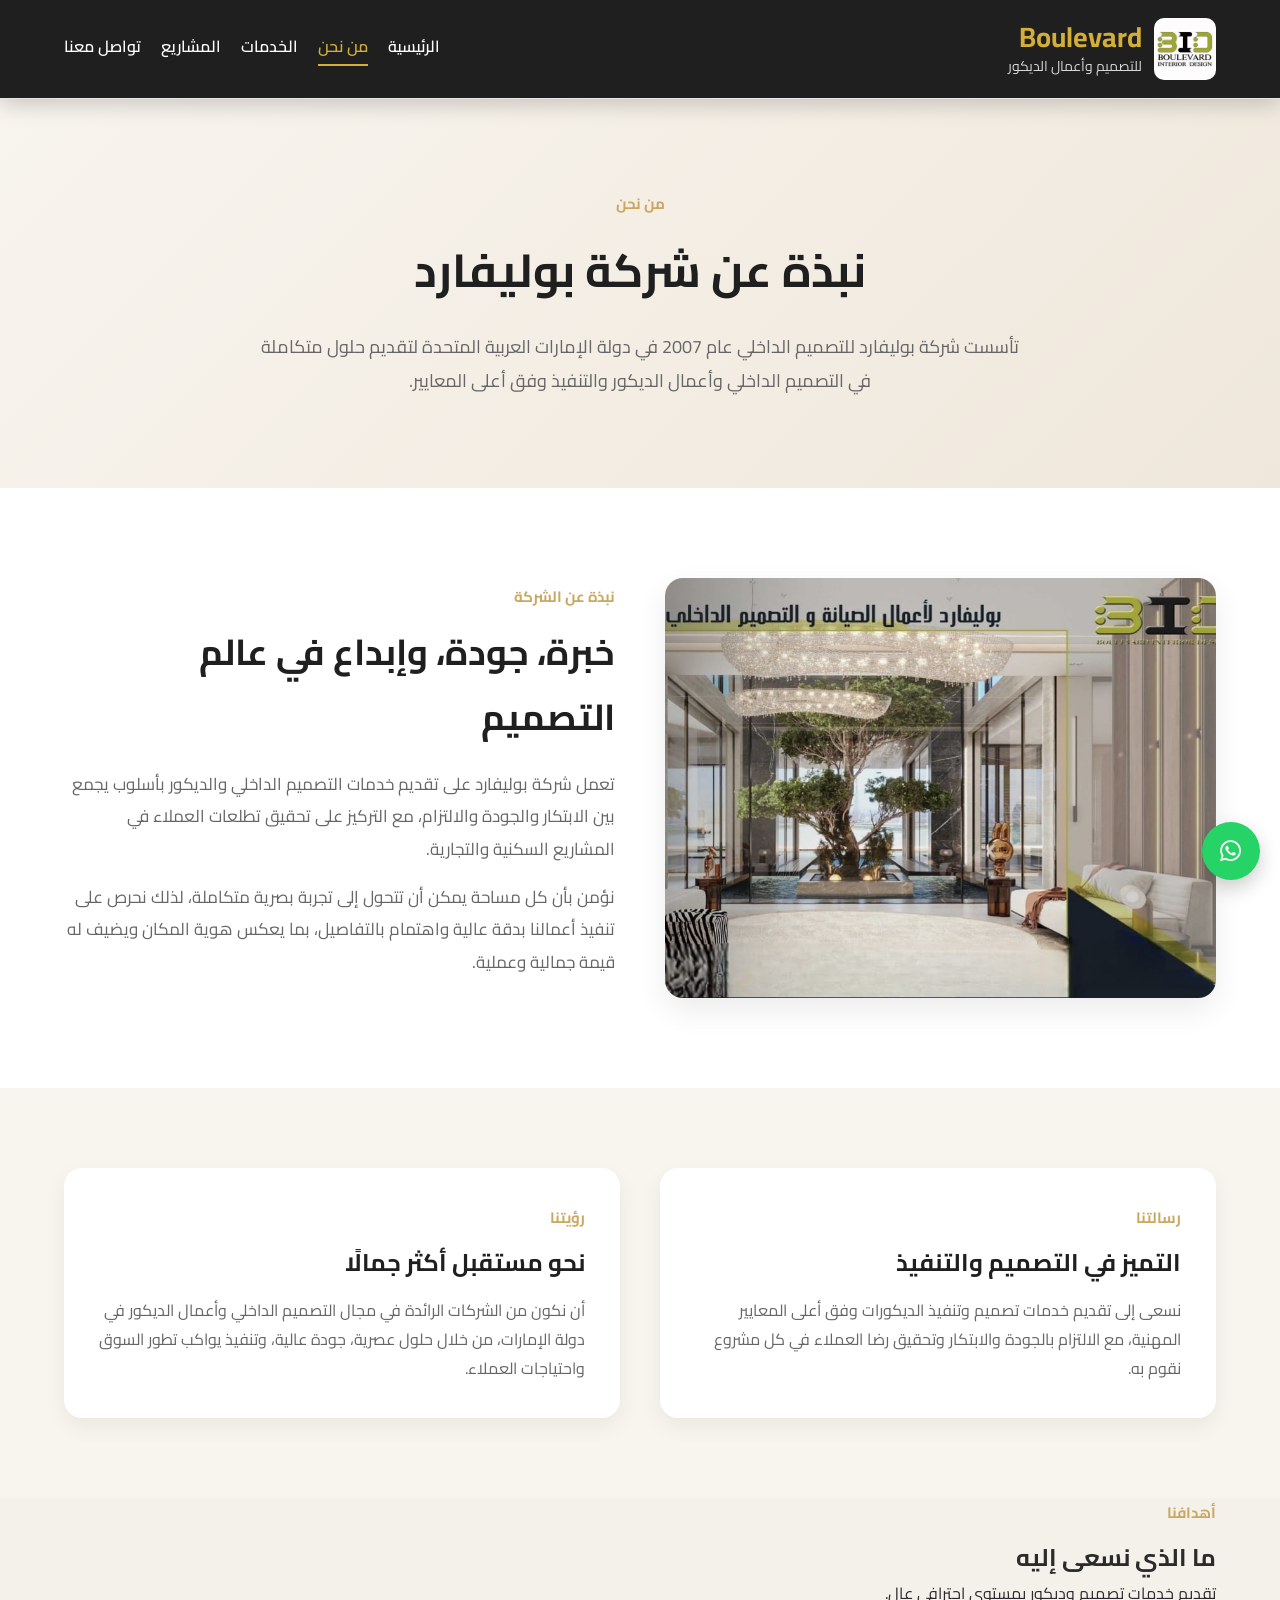
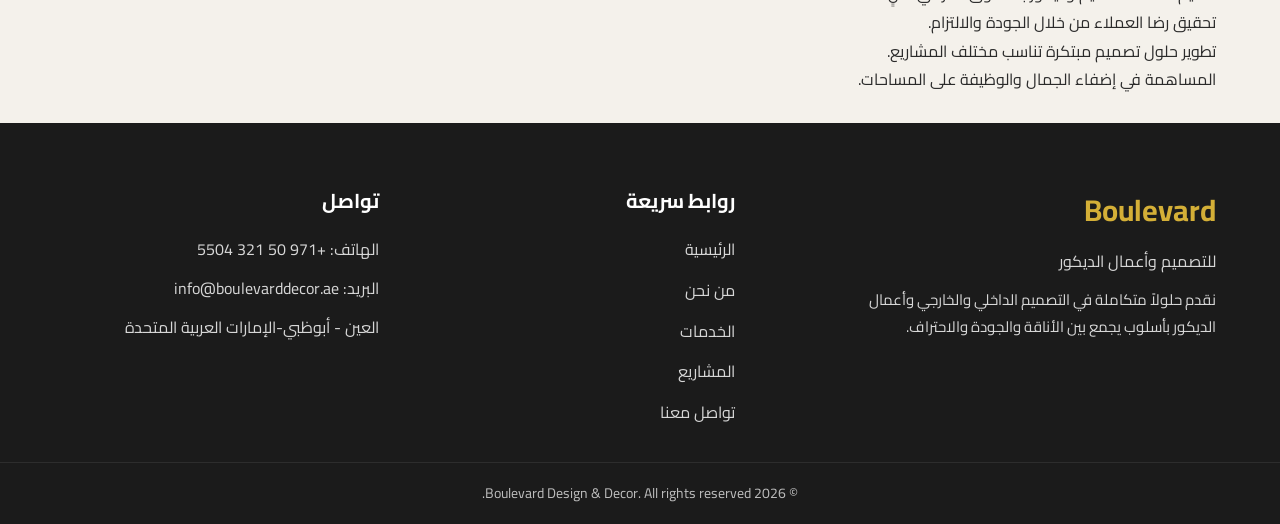
==== commit 71946702: "upgrade projects page layout" ====
--- a/about.html
+++ b/about.html
@@ -128,9 +128,9 @@
 
       <div class="footer-contact">
         <h4>تواصل</h4>
-        <p>الهاتف: 97150321554</p>
+        <p>الهاتف: +971 50 321 5504</p>
         <p>البريد: info@boulevarddecor.ae</p>
-        <p>العين - أبوظبي</p>
+        <p>العين - أبوظبي-الإمارات العربية المتحدة</p>
       </div>
 
     </div>
--- a/css/style.css
+++ b/css/style.css
@@ -2470,4 +2470,106 @@
   .service-card p{
     font-size:15px;
   }
+}
+/* =========================
+   Projects Showcase Final
+========================= */
+.projects-showcase{
+  padding:90px 0;
+  background:#f8f4ee;
+}
+
+.projects-showcase-grid{
+  display:grid;
+  grid-template-columns:repeat(2, 1fr);
+  gap:28px;
+}
+
+.project-showcase-card{
+  background:#ffffff;
+  border-radius:22px;
+  overflow:hidden;
+  box-shadow:0 10px 25px rgba(0,0,0,0.06);
+  transition:0.3s;
+}
+
+.project-showcase-card:hover{
+  transform:translateY(-4px);
+  box-shadow:0 14px 30px rgba(0,0,0,0.08);
+}
+
+.project-showcase-image{
+  display:block;
+  overflow:hidden;
+}
+
+.project-showcase-image img{
+  width:100%;
+  height:280px;
+  object-fit:cover;
+  display:block;
+  transition:0.4s;
+}
+
+.project-showcase-card:hover .project-showcase-image img{
+  transform:scale(1.06);
+}
+
+.project-showcase-content{
+  padding:24px;
+}
+
+.project-category{
+  display:inline-block;
+  margin-bottom:10px;
+  color:#d4af37;
+  font-size:14px;
+  font-weight:700;
+  letter-spacing:0.5px;
+}
+
+.project-showcase-content h2{
+  font-size:26px;
+  color:#1f1f1f;
+  margin-bottom:14px;
+  line-height:1.5;
+}
+
+.project-showcase-content p{
+  font-size:16px;
+  color:#666;
+  line-height:1.9;
+  margin:0;
+}
+
+@media(max-width:992px){
+  .projects-showcase-grid{
+    grid-template-columns:1fr;
+  }
+
+  .project-showcase-image img{
+    height:260px;
+  }
+}
+
+@media(max-width:768px){
+  .projects-showcase{
+    padding:70px 0;
+  }
+
+  .project-showcase-content{
+    padding:20px;
+  }
+
+  .project-showcase-content h2{
+    font-size:22px;
+  }
+
+  .project-showcase-content p{
+    font-size:15px;
+  }
+
+  .project-showcase-image img{
+    height:220px;
+  }
 }
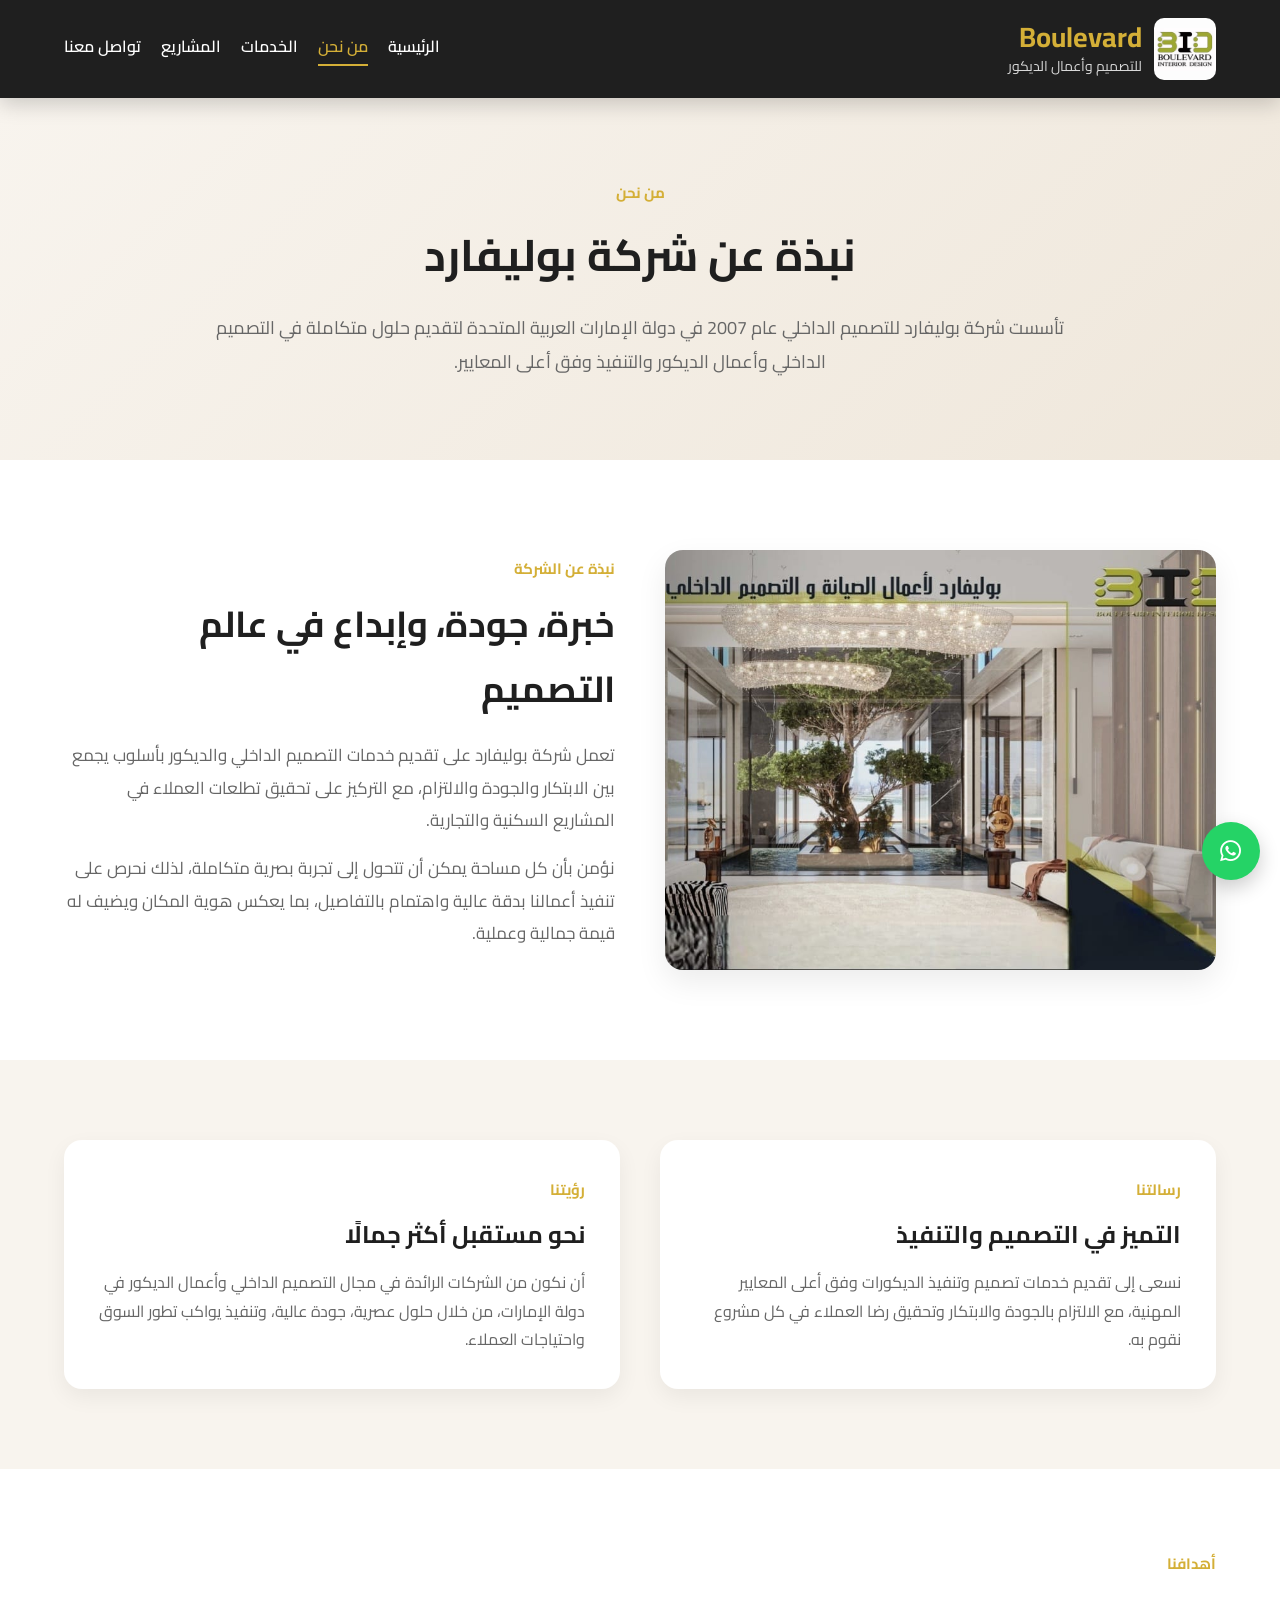
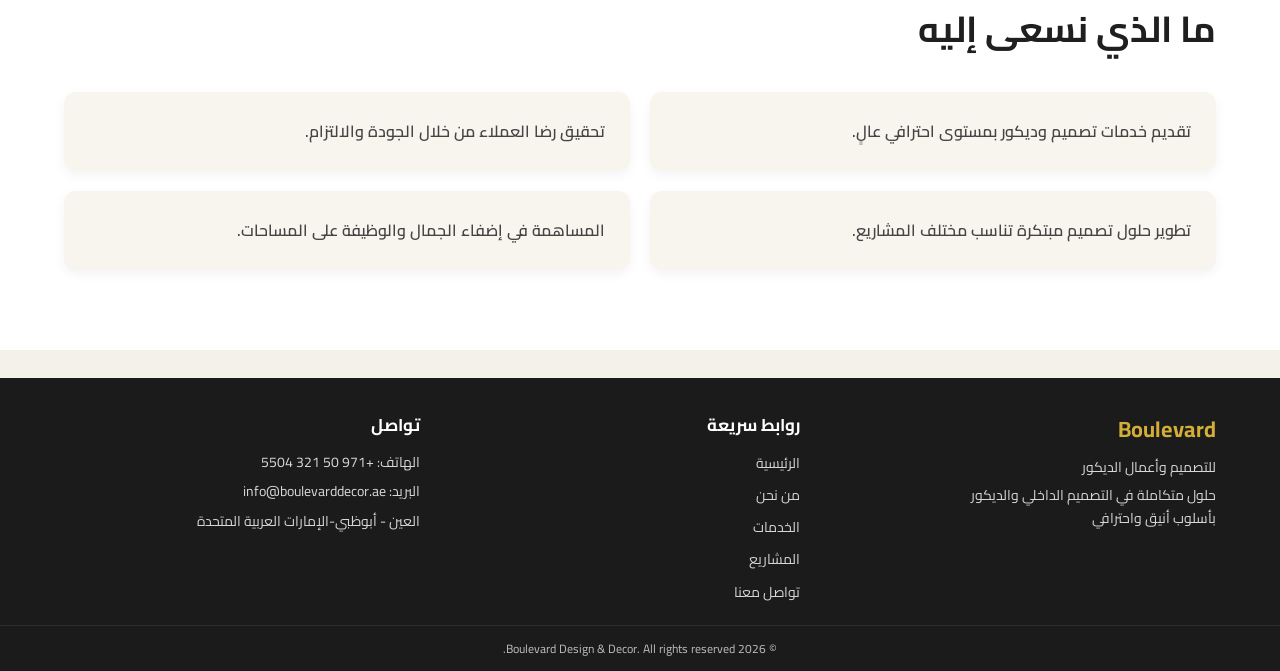
==== commit 915e8519: "clean and reorganize style.css" ====
--- a/about.html
+++ b/about.html
@@ -110,9 +110,7 @@
         <h3>Boulevard</h3>
         <p>للتصميم وأعمال الديكور</p>
         <p class="footer-description">
-          نقدم حلولاً متكاملة في التصميم الداخلي والخارجي وأعمال الديكور
-          بأسلوب يجمع بين الأناقة والجودة والاحتراف.
-        </p>
+        حلول متكاملة في التصميم الداخلي والديكور بأسلوب أنيق واحترافي  </p>
       </div>
 
       <div class="footer-links-box">
--- a/css/style.css
+++ b/css/style.css
@@ -1,5 +1,5 @@
 /* =========================
-   Global Styles
+   GLOBAL STYLES
 ========================= */
 *{
   margin:0;
@@ -11,8 +11,7 @@
   scroll-behavior:smooth;
 }
 
-
-  body{
+body{
   font-family:'Cairo', sans-serif;
   line-height:1.8;
   background:#f4f1eb;
@@ -35,15 +34,46 @@
   margin:auto;
 }
 
-/* =========================*/
-   .floating-whatsapp{
+.section-subtitle{
+  display:inline-block;
+  color:#d4af37;
+  font-weight:700;
+  margin-bottom:10px;
+  font-size:15px;
+}
+
+.page-hero{
+  padding:80px 0;
+  background:linear-gradient(135deg,#f8f4ee 0%, #efe7db 100%);
+  text-align:center;
+}
+
+.page-title{
+  font-size:44px;
+  color:#1f1f1f;
+  margin-bottom:16px;
+  font-weight:700;
+}
+
+.page-text{
+  max-width:850px;
+  margin:0 auto;
+  font-size:18px;
+  line-height:1.9;
+  color:#666;
+}
+
+/* =========================
+   FLOATING WHATSAPP
+========================= */
+.floating-whatsapp{
   position:fixed;
   bottom:20px;
   right:20px;
   width:58px;
   height:58px;
   background:#25D366;
-  color:white;
+  color:#fff;
   border-radius:50%;
   display:flex;
   align-items:center;
@@ -60,15 +90,15 @@
 }
 
 /* =========================
-   Header / Navbar
+   HEADER / NAVBAR
 ========================= */
 header{
-  background:white;
-  border-bottom:1px solid #e5e5e5;
-  padding:20px 0;
+  background:#1f1f1f;
+  padding:18px 0;
   position:sticky;
   top:0;
   z-index:999;
+  box-shadow:0 6px 20px rgba(0,0,0,0.18);
 }
 
 .navbar{
@@ -76,6 +106,7 @@
   justify-content:space-between;
   align-items:center;
 }
+
 .logo{
   display:flex;
   align-items:center;
@@ -89,44 +120,95 @@
   border-radius:10px;
 }
 
-.logo-text h1{
+.logo-text h1,
+.logo h1{
   font-size:28px;
   color:#d4af37;
   margin:0;
   line-height:1.1;
 }
 
-.logo-text p{
+.logo-text p,
+.logo p{
   font-size:14px;
-  color:#777;
+  color:#d8d8d8;
   margin:4px 0 0;
   line-height:1.4;
 }
+
 nav{
   display:flex;
   gap:20px;
+  flex-wrap:wrap;
 }
 
 nav a{
-  font-size:16px;
-  font-weight:bold;
+  color:#fff;
+  font-weight:600;
+  transition:0.3s;
+  position:relative;
+  padding-bottom:6px;
+}
+
+nav a::after{
+  content:"";
+  position:absolute;
+  right:0;
+  bottom:0;
+  width:0;
+  height:2px;
+  background:#d4af37;
   transition:0.3s;
 }
 
 nav a:hover{
-  color:#c9a961;
-}
-
-/* =========================
-   Hero Section
-========================= */
-
-/* =========================
-   Hero Section
+  color:#d4af37;
+}
+
+nav a:hover::after,
+nav a.active::after{
+  width:100%;
+}
+
+nav a.active{
+  color:#d4af37;
+}
+
+/* =========================
+   BUTTONS
+========================= */
+.hero-btn{
+  display:inline-block;
+  background:#d4af37;
+  color:#1f1f1f;
+  padding:14px 28px;
+  border-radius:12px;
+  font-weight:700;
+  transition:0.3s;
+  box-shadow:0 8px 18px rgba(212,175,55,0.18);
+}
+
+.hero-btn:hover{
+  background:#bf9b2e;
+  transform:translateY(-3px);
+}
+
+.secondary-btn{
+  background:#1f1f1f;
+  color:#fff;
+  box-shadow:0 8px 18px rgba(0,0,0,0.12);
+}
+
+.secondary-btn:hover{
+  background:#333;
+}
+
+/* =========================
+   HOME - HERO
 ========================= */
 .hero{
   padding:90px 0;
-  background:linear-gradient(135deg, #f8f4ee 0%, #efe7db 100%);
+  background:linear-gradient(135deg,#f8f4ee 0%, #efe7db 100%);
 }
 
 .hero-container{
@@ -141,11 +223,8 @@
 }
 
 .hero-text .section-subtitle{
-  display:inline-block;
   margin-bottom:14px;
-  color:#d4af37;
   font-size:14px;
-  font-weight:700;
   letter-spacing:1px;
 }
 
@@ -169,33 +248,6 @@
   display:flex;
   gap:14px;
   flex-wrap:wrap;
-}
-
-.hero-btn{
-  display:inline-block;
-  background:#d4af37;
-  color:#1f1f1f;
-  padding:14px 28px;
-  border-radius:12px;
-  font-weight:700;
-  text-decoration:none;
-  transition:0.3s;
-  box-shadow:0 8px 18px rgba(212,175,55,0.18);
-}
-
-.hero-btn:hover{
-  background:#bf9b2e;
-  transform:translateY(-3px);
-}
-
-.secondary-btn{
-  background:#1f1f1f;
-  color:#fff;
-  box-shadow:0 8px 18px rgba(0,0,0,0.12);
-}
-
-.secondary-btn:hover{
-  background:#333;
 }
 
 .hero-image{
@@ -214,399 +266,173 @@
   box-shadow:0 16px 35px rgba(0,0,0,0.12);
 }
 
-/* Responsive */
-@media(max-width:992px){
-  .hero-container{
-    flex-direction:column;
-    text-align:center;
-  }
-
-  .hero-text p{
-    max-width:100%;
-  }
-
-  .hero-buttons{
-    justify-content:center;
-  }
-
-  .hero-text h2{
-    font-size:40px;
-  }
-
-  .hero-image img{
-    max-width:100%;
-    height:320px;
-  }
-}
-
-@media(max-width:768px){
-  .hero{
-    padding:70px 0;
-  }
-
-  .hero-text h2{
-    font-size:32px;
-  }
-
-  .hero-text p{
-    font-size:16px;
-  }
-
-  .hero-btn{
-    padding:12px 22px;
-    font-size:14px;
-  }
-
-  .hero-image img{
-    height:240px;
-  }
-}
-/* =========================
-   Shared Section Styles
-========================= */
-.section-subtitle{
-  display:inline-block;
-  color:#c9a961;
-  font-weight:bold;
-  margin-bottom:10px;
-  font-size:15px;
-}
-
-/* =========================
-   About Section
+/* =========================
+   HOME - ABOUT PREVIEW
 ========================= */
 .about{
-  padding:80px 0;
-  background:white;
+  padding:90px 0;
+  background:#fff;
 }
 
 .about-container{
-  display:flex;
+  display:grid;
+  grid-template-columns:1fr 1fr;
+  gap:45px;
   align-items:center;
-  gap:40px;
-}
-
-.about-image{
-  flex:1;
 }
 
 .about-image img{
-  border-radius:12px;
+  width:100%;
   height:400px;
   object-fit:cover;
-}
-
-.about-text{
-  flex:1;
+  border-radius:20px;
+  box-shadow:0 10px 24px rgba(0,0,0,0.08);
 }
 
 .about-text h2{
-  font-size:36px;
-  margin-bottom:20px;
+  font-size:38px;
+  margin:12px 0 18px;
   color:#1f1f1f;
 }
 
 .about-text p{
   font-size:17px;
   color:#666;
-  margin-bottom:15px;
-  line-height:1.8;
-}
-
-
-/* =========================
-   Services Page Final Fix
-========================= */
-.services-page-section{
+  line-height:1.9;
+  margin-bottom:14px;
+}
+
+/* =========================
+   HOME - SERVICES PREVIEW
+========================= */
+.services{
   padding:90px 0;
   background:#f8f4ee;
 }
 
-.services-page-grid{
-  display:flex;
-  flex-direction:column;
-  gap:40px;
-}
-
-.service-detail-card{
-  display:grid;
-  grid-template-columns:1fr 1fr;
-  gap:28px;
-  align-items:center;
-  background:#ffffff;
-  border-radius:22px;
-  padding:22px;
-  box-shadow:0 10px 25px rgba(0,0,0,0.06);
-  transition:0.3s;
-}
-
-.service-detail-card:hover{
-  transform:translateY(-4px);
-  box-shadow:0 14px 30px rgba(0,0,0,0.08);
-}
-
-.service-detail-card.reverse .service-detail-image{
-  order:2;
-}
-
-.service-detail-card.reverse .service-detail-content{
-  order:1;
-}
-
-.service-detail-image{
-  width:100%;
-}
-
-.service-detail-image img{
-  width:100%;
-  height:300px;
-  object-fit:cover;
-  border-radius:18px;
+.services .section-subtitle{
   display:block;
-}
-
-.service-detail-content{
-  padding:10px 8px;
-}
-
-.service-detail-content .section-subtitle{
-  display:inline-block;
+  text-align:center;
   margin-bottom:10px;
-  color:#d4af37;
-  font-size:14px;
-  font-weight:700;
-  letter-spacing:1px;
-}
-
-.service-detail-content h2{
-  font-size:32px;
-  margin-bottom:16px;
-  color:#1f1f1f;
-  line-height:1.4;
-}
-
-.service-detail-content p{
-  font-size:17px;
-  color:#666;
-  line-height:1.9;
-  margin:0;
-}
-
-/* تحسين الهيدر الداخلي لصفحة الخدمات */
-.page-hero{
-  padding:80px 0;
-  background:linear-gradient(135deg,#f8f4ee 0%, #efe7db 100%);
+}
+
+.services-title{
   text-align:center;
-}
-
-.page-title{
-  font-size:44px;
-  color:#1f1f1f;
-  margin-bottom:16px;
-  font-weight:700;
-}
-
-.page-text{
-  max-width:850px;
-  margin:0 auto;
-  font-size:18px;
-  line-height:1.9;
-  color:#666;
-}
-
-/* Responsive */
-@media(max-width:992px){
-  .service-detail-card{
-    grid-template-columns:1fr;
-    padding:18px;
-  }
-
-  .service-detail-card.reverse .service-detail-image,
-  .service-detail-card.reverse .service-detail-content{
-    order:unset;
-  }
-
-  .service-detail-image img{
-    height:260px;
-  }
-
-  .service-detail-content h2{
-    font-size:28px;
-  }
-}
-
-@media(max-width:768px){
-  .services-page-section{
-    padding:70px 0;
-  }
-
-  .page-title{
-    font-size:32px;
-  }
-
-  .page-text{
-    font-size:16px;
-  }
-
-  .service-detail-card{
-    gap:18px;
-  }
-
-  .service-detail-image img{
-    height:220px;
-  }
-
-  .service-detail-content{
-    padding:4px 2px;
-  }
-
-  .service-detail-content h2{
-    font-size:24px;
-    margin-bottom:12px;
-  }
-
-  .service-detail-content p{
-    font-size:15px;
-    line-height:1.8;
-  }
-}
-/* =========================
-   Projects Section
-========================= */
-/* =========================
-   Projects Page Improved
-========================= */
-.projects-gallery{
-  padding:100px 0;
-  background:#f8f4ee;
-}
-
-.gallery-grid{
+  font-size:38px;
+  color:#1f1f1f;
+  margin:12px 0 35px;
+}
+
+.services-container{
   display:grid;
   grid-template-columns:repeat(3, 1fr);
   gap:24px;
 }
 
-.gallery-item{
-  position:relative;
+.service-card{
+  background:#fff;
+  border-radius:18px;
+  padding:28px 24px;
+  box-shadow:0 8px 22px rgba(0,0,0,0.06);
+  transition:0.3s;
+  min-height:170px;
+}
+
+.service-card:hover{
+  transform:translateY(-4px);
+  box-shadow:0 12px 28px rgba(0,0,0,0.08);
+}
+
+.service-card h3{
+  font-size:22px;
+  margin-bottom:12px;
+  color:#1f1f1f;
+  line-height:1.5;
+}
+
+.service-card p{
+  font-size:16px;
+  color:#666;
+  line-height:1.8;
+  margin:0;
+}
+
+.services-btn-wrap{
+  text-align:center;
+  margin-top:32px;
+}
+
+/* =========================
+   HOME - PROJECTS PREVIEW
+========================= */
+.projects{
+  padding:90px 0;
+  background:#fff;
+}
+
+.projects .section-subtitle{
+  display:block;
+  text-align:center;
+  margin-bottom:10px;
+}
+
+.projects-title{
+  text-align:center;
+  font-size:38px;
+  color:#1f1f1f;
+  margin:12px 0 30px;
+}
+
+.projects-container{
+  display:grid;
+  grid-template-columns:repeat(3, 1fr);
+  gap:24px;
+}
+
+.project-card{
+  background:#fff;
+  border-radius:18px;
   overflow:hidden;
-  border-radius:20px;
-  background:#ffffff;
-  box-shadow:0 10px 28px rgba(0,0,0,0.07);
-  transition:0.35s;
-}
-
-.gallery-item:hover{
-  transform:translateY(-5px);
-  box-shadow:0 16px 36px rgba(0,0,0,0.1);
-}
-
-.gallery-item a{
-  display:block;
-}
-
-.gallery-item img{
+  box-shadow:0 8px 22px rgba(0,0,0,0.06);
+  transition:0.3s;
+}
+
+.project-card:hover{
+  transform:translateY(-4px);
+  box-shadow:0 12px 28px rgba(0,0,0,0.08);
+}
+
+.project-image img{
   width:100%;
-  height:300px;
+  height:220px;
   object-fit:cover;
   display:block;
-  transition:0.45s ease;
-  cursor:pointer;
-}
-
-.gallery-item:hover img{
-  transform:scale(1.08);
-}
-
-.gallery-item::after{
-  content:"عرض الصورة";
-  position:absolute;
-  inset:0;
-  background:rgba(0,0,0,0.22);
-  color:#ffffff;
-  display:flex;
-  align-items:center;
-  justify-content:center;
+}
+
+.project-content{
+  padding:22px;
+}
+
+.project-content h3{
+  font-size:22px;
+  margin-bottom:12px;
+  color:#1f1f1f;
+}
+
+.project-content p{
   font-size:16px;
-  font-weight:700;
-  opacity:0;
-  transition:0.35s;
-  pointer-events:none;
-}
-
-.gallery-item:hover::after{
-  opacity:1;
-}
-
-/* Responsive */
-@media(max-width:992px){
-  .gallery-grid{
-    grid-template-columns:repeat(2, 1fr);
-  }
-
-  .gallery-item img{
-    height:260px;
-  }
-}
-
-@media(max-width:768px){
-  .projects-gallery{
-    padding:75px 0;
-  }
-
-  .gallery-grid{
-    grid-template-columns:1fr;
-    gap:18px;
-  }
-
-  .gallery-item img{
-    height:240px;
-  }
-}
-
-/* =========================
-   Gallery Section
-========================= */
-.gallery{
-  padding:80px 0;
-  background:#f9f9f9;
-}
-
-.gallery-title{
-  font-size:36px;
-  margin:10px 0 30px;
-  color:#1f1f1f;
-}
-
-.gallery-container{
-  display:grid;
-  grid-template-columns:repeat(3, 1fr);
-  gap:20px;
-}
-
-.gallery-item{
-  overflow:hidden;
-  border-radius:14px;
-  box-shadow:0 4px 12px rgba(0,0,0,0.08);
-}
-
-.gallery-item img{
-  height:260px;
-  object-fit:cover;
-  transition:0.4s;
-}
-
-.gallery-item:hover img{
-  transform:scale(1.08);
-}
-
-/* =========================
-   Why Us Section
+  color:#666;
+  line-height:1.8;
+  margin:0;
+}
+
+/* =========================
+   HOME - WHY US
 ========================= */
 .why-us{
-  padding:80px 0;
+  padding:90px 0;
   background:#1f1f1f;
-  color:white;
+  color:#fff;
 }
 
 .why-us-container{
@@ -617,41 +443,40 @@
 }
 
 .why-us-text h2{
-  font-size:36px;
-  margin:10px 0 20px;
-  color:white;
+  font-size:38px;
+  margin:12px 0 18px;
+  color:#fff;
 }
 
 .why-us-text p{
   color:#d6d6d6;
+  line-height:1.9;
   font-size:17px;
-  line-height:1.8;
 }
 
 .why-us-features{
   display:grid;
   grid-template-columns:1fr 1fr;
-  gap:15px;
+  gap:16px;
 }
 
 .feature-box{
-  background:rgba(255,255,255,0.08);
-  border:1px solid rgba(255,255,255,0.1);
-  padding:20px;
-  border-radius:12px;
+  background:rgba(255,255,255,0.06);
+  border:1px solid rgba(255,255,255,0.08);
+  padding:22px;
+  border-radius:16px;
   text-align:center;
-  font-weight:bold;
+  font-weight:600;
   transition:0.3s;
 }
 
 .feature-box:hover{
-  background:rgba(255,255,255,0.14);
-  transform:translateY(-4px);
-}
-
-/* =========================
- /* =========================
-   Contact Section
+  background:rgba(255,255,255,0.1);
+  transform:translateY(-3px);
+}
+
+/* =========================
+   CONTACT SECTION / PAGE
 ========================= */
 .contact-section{
   padding:90px 0;
@@ -712,12 +537,12 @@
 
 .social-btn.whatsapp{
   background:#25D366;
-  color:white;
+  color:#fff;
 }
 
 .social-btn.instagram{
   background:linear-gradient(45deg,#f58529,#dd2a7b,#8134af);
-  color:white;
+  color:#fff;
 }
 
 .social-btn.whatsapp:hover,
@@ -727,1514 +552,7 @@
 }
 
 .contact-form-box{
-  background:#ffffff;
-  padding:30px;
-  border-radius:14px;
-  box-shadow:0 6px 18px rgba(0,0,0,0.06);
-}
-
-.contact-form{
-  display:flex;
-  flex-direction:column;
-  gap:14px;
-}
-
-.contact-form input,
-.contact-form textarea{
-  width:100%;
-  padding:14px;
-  border:1px solid #ddd;
-  border-radius:10px;
-  font-size:15px;
-  outline:none;
-  font-family:'Cairo', sans-serif;
-}
-
-.contact-form textarea{
-  min-height:140px;
-  resize:vertical;
-}
-
-.contact-form button{
-  background:#d4af37;
-  color:#1f1f1f;
-  font-weight:700;
-  transition:0.3s;
-  border:none;
-  border-radius:10px;
-  padding:12px;
-  cursor:pointer;
-  font-family:'Cairo', sans-serif;
-}
-
-.contact-form button:hover{
-  background:#bf9b2e;
-}
-
-@media(max-width:900px){
-  .contact-container{
-    grid-template-columns:1fr;
-  }
-}
-/* =========================
-   Footer
-========================= */
-.footer{
-  background:#1b1b1b;
-  color:#f5f5f5;
-  padding-top:60px;
-  margin-top:0;
-}
-
-.footer-container{
-  display:grid;
-  grid-template-columns:1.4fr 1fr 1fr;
-  gap:40px;
-  align-items:start;
-  padding-bottom:35px;
-}
-
-.footer-brand h3{
-  font-size:30px;
-  color:#d4af37;
-  margin-bottom:10px;
-}
-
-.footer-brand p{
-  color:#d7d7d7;
-  margin-bottom:10px;
-  line-height:1.8;
-}
-
-.footer-description{
-  max-width:360px;
-  font-size:15px;
-}
-
-.footer-links-box h4,
-.footer-contact h4{
-  font-size:20px;
-  color:#ffffff;
-  margin-bottom:16px;
-}
-
-.footer-links{
-  display:flex;
-  flex-direction:column;
-  gap:12px;
-}
-
-.footer-links a{
-  color:#d7d7d7;
-  transition:0.3s;
-}
-
-.footer-links a:hover{
-  color:#d4af37;
-  transform:translateX(-3px);
-}
-
-.footer-contact p{
-  color:#d7d7d7;
-  margin-bottom:10px;
-  line-height:1.8;
-}
-
-.footer-bottom{
-  border-top:1px solid rgba(255,255,255,0.08);
-  text-align:center;
-  padding:18px 0;
-}
-
-.footer-bottom p{
-  color:#bdbdbd;
-  font-size:14px;
-}
-
-/* =========================
-   Responsive Design
-========================= */
-@media(max-width:992px){
-  .hero-container,
-  .about-container{
-    flex-direction:column;
-
-  .hero-text h2{
-    font-size:40px;
-  }
-
-  .hero-image img{
-    height:380px;
-  }
-  }
-
-  .why-us-container,
-  .contact-container{
-    grid-template-columns:1fr;
-  }
-
-  .services-container{
-    grid-template-columns:repeat(2, 1fr);
-  }
-
-  .projects-container{
-    grid-template-columns:repeat(2, 1fr);
-  }
-
-  .gallery-container{
-    grid-template-columns:repeat(2, 1fr);
-  }
-  .footer-container{
-    grid-template-columns:1fr 1fr;
-  }
-}
-
-@media(max-width:768px){
-  .navbar{
-    flex-direction:column;
-    align-items:flex-start;
-    gap:15px;
-  }
-
-  nav{
-    flex-wrap:wrap;
-    gap:12px;
-  }
- .hero{
-    padding:70px 0;
-  }
-
-  .hero-text h2{
-    font-size:32px;
-  }
-
-  .hero-text p{
-    font-size:16px;
-  }
-
-  .hero-text h2,
-  .about-text h2,
-  .services-title,
-  .projects-title,
-  .gallery-title,
-  .why-us-text h2,
-  .contact-info h2{
-    font-size:30px;
-  }
-
-  .services-container,
-  .projects-container,
-  .gallery-container,
-  .why-us-features{
-    grid-template-columns:1fr;
-  }
-
-   .footer-container{
-    grid-template-columns:1fr;
-    gap:28px;
-  }
-
-  .footer{
-    padding-top:45px;
-  }
-  .footer-brand h3{
-    font-size:26px;
-  }
-  }
-
-  .hero-image img,
-  .about-image img{
-    height:auto;
-  }
-
-
-/* =========================
-   About Page
-========================= 
-
-About Page Improved
-========================= */
-
-.about-page-section{
-padding:90px 0;
-background:#ffffff;
-}
-
-.about-page-container{
-display:grid;
-grid-template-columns:1fr 1fr;
-gap:50px;
-align-items:center;
-}
-
-.about-page-image img{
-width:100%;
-height:420px;
-object-fit:cover;
-border-radius:18px;
-box-shadow:0 12px 30px rgba(0,0,0,0.08);
-}
-
-.about-page-text h2{
-font-size:36px;
-margin-bottom:18px;
-color:#1f1f1f;
-}
-
-.about-page-text p{
-color:#666;
-line-height:1.9;
-font-size:17px;
-margin-bottom:16px;
-}
-
-/* Vision Mission */
-
-.vision-mission{
-background:#f8f4ee;
-padding:80px 0;
-}
-
-.vision-mission-container{
-display:grid;
-grid-template-columns:1fr 1fr;
-gap:40px;
-}
-
-.vision-box,
-.mission-box{
-background:white;
-padding:35px;
-border-radius:18px;
-box-shadow:0 8px 22px rgba(0,0,0,0.06);
-transition:0.3s;
-}
-
-.vision-box:hover,
-.mission-box:hover{
-transform:translateY(-4px);
-}
-
-.vision-box h3,
-.mission-box h3{
-font-size:24px;
-margin-bottom:12px;
-color:#1f1f1f;
-}
-
-.vision-box p,
-.mission-box p{
-color:#666;
-line-height:1.8;
-}
-
-/* responsive */
-
-@media(max-width:992px){
-
-.about-page-container{
-grid-template-columns:1fr;
-}
-
-.vision-mission-container{
-grid-template-columns:1fr;
-}
-
-.about-page-image img{
-height:300px;
-}
-
-}
-
-  
-   /* =========================
-   Services Page Improved
-========================= */
-.services-page-section{
-  padding:100px 0;
-  background:#f8f4ee;
-}
-
-.services-page-grid{
-  display:flex;
-  flex-direction:column;
-  gap:50px;
-}
-
-.service-detail-card{
-  display:grid;
-  grid-template-columns:1fr 1fr;
-  gap:35px;
-  align-items:center;
-  background:#ffffff;
-  border-radius:22px;
-  overflow:hidden;
-  box-shadow:0 10px 28px rgba(0,0,0,0.06);
-  transition:0.3s;
-}
-
-.service-detail-card:hover{
-  transform:translateY(-4px);
-  box-shadow:0 14px 34px rgba(0,0,0,0.08);
-}
-
-.service-detail-card.reverse .service-detail-image{
-  order:2;
-}
-
-.service-detail-card.reverse .service-detail-content{
-  order:1;
-}
-
-.service-detail-image{
-  height:100%;
-}
-
-.service-detail-image img{
-  width:100%;
-  height:100%;
-  min-height:360px;
-  object-fit:cover;
-  display:block;
-}
-
-.service-detail-content{
-  padding:38px;
-}
-
-.service-detail-content .section-subtitle{
-  margin-bottom:12px;
-  display:inline-block;
-}
-
-.service-detail-content h2{
-  font-size:34px;
-  margin:10px 0 18px;
-  color:#1f1f1f;
-  line-height:1.4;
-}
-
-.service-detail-content p{
-  font-size:17px;
-  color:#666;
-  line-height:1.95;
-  max-width:95%;
-}
-
-/* Responsive */
-@media(max-width:992px){
-  .service-detail-card{
-    grid-template-columns:1fr;
-  }
-
-  .service-detail-card.reverse .service-detail-image,
-  .service-detail-card.reverse .service-detail-content{
-    order:unset;
-  }
-
-  .service-detail-image img{
-    min-height:280px;
-  }
-}
-
-@media(max-width:768px){
-  .services-page-section{
-    padding:75px 0;
-  }
-
-  .service-detail-content{
-    padding:26px 22px;
-  }
-
-  .service-detail-content h2{
-    font-size:28px;
-  }
-
-  .service-detail-content p{
-    font-size:16px;
-    max-width:100%;
-  }
-
-  .service-detail-image img{
-    min-height:230px;
-  }
-  .service-detail-content .section-subtitle{
-  color:#d4af37;
-  font-size:14px;
-  font-weight:700;
-  letter-spacing:1px;
-}
-}
-/* =========================
-   Projects Page
-========================= */
-
-.projects-gallery{
-padding:80px 0;
-background:#f8f4ee;
-}
-
-.gallery-grid{
-display:grid;
-grid-template-columns:repeat(3,1fr);
-gap:20px;
-}
-
-.gallery-item{
-overflow:hidden;
-border-radius:14px;
-box-shadow:0 4px 12px rgba(0,0,0,0.08);
-}
-
-.gallery-item img{
-width:100%;
-height:280px;
-object-fit:cover;
-transition:0.4s;
-}
-
-.gallery-item:hover img{
-transform:scale(1.08);
-}
-
-
-@media(max-width:992px){
-
-.gallery-grid{
-grid-template-columns:repeat(2,1fr);
-}
-
-}
-
-@media(max-width:768px){
-
-.gallery-grid{
-grid-template-columns:1fr;
-}
-
-}
-/* =========================
-   Contact Page
-========================= */
-.contact-section{
-padding:90px 0;
-background:#f8f4ee;
-}
-
-.contact-container{
-display:grid;
-grid-template-columns:1fr 1fr;
-gap:50px;
-align-items:start;
-}
-
-/*.contact-info h2{
-font-size:34px;
-margin:12px 0 18px;
-color:#1f1f1f;
-}
-
-.contact-info p{
-color:#666;
-line-height:1.8;
-margin-bottom:14px;
-}*/
-
-.contact-details{
-margin-top:18px;
-}
-
-.contact-details p{
-margin-bottom:10px;
-font-size:15px;
-}
-
-/* social buttons */
-
-.social-buttons{
-display:flex;
-gap:12px;
-margin-top:22px;
-flex-wrap:wrap;
-}
-
-.social-btn{
-display:flex;
-align-items:center;
-gap:8px;
-padding:11px 18px;
-border-radius:30px;
-font-size:14px;
-font-weight:600;
-transition:0.3s;
-text-decoration:none;
-}
-
-.social-btn i{
-font-size:18px;
-}
-
-.whatsapp{
-background:#25D366;
-color:white;
-}
-
-.whatsapp:hover{
-transform:translateY(-2px);
-box-shadow:0 6px 16px rgba(0,0,0,0.15);
-}
-
-.instagram{
-background:linear-gradient(45deg,#f58529,#dd2a7b,#8134af);
-color:white;
-}
-
-.instagram:hover{
-transform:translateY(-2px);
-box-shadow:0 6px 16px rgba(0,0,0,0.15);
-}
-
-
-/* form */
-
-
-.contact-form input,
-.contact-form textarea{
-padding:12px 14px;
-border-radius:10px;
-border:1px solid #ddd;
-font-family:'Cairo',sans-serif;
-}
-
-.contact-form textarea{
-min-height:140px;
-resize:none;
-}
-
-.contact-form button{
-background:#d4af37;
-color:#1f1f1f;
-padding:12px;
-border:none;
-border-radius:10px;
-font-weight:700;
-cursor:pointer;
-transition:0.3s;
-}
-
-.contact-form button:hover{
-background:#bf9b2e;
-}
-
-
-/* responsive */
-
-@media(max-width:900px){
-
-.contact-container{
-grid-template-columns:1fr;
-}
-
-}
-
-@media(max-width:992px){
-  .contact-page-grid{
-    grid-template-columns:1fr;
-  }
-}
-
-@media(max-width:768px){
-  .contact-page-info h2{
-    font-size:28px;
-  }
-}
-header{
-  background:#1f1f1f !important;
-  padding:18px 0;
-  position:sticky;
-  top:0;
-  z-index:999;
-  box-shadow:0 6px 20px rgba(0,0,0,0.18);
-}
-
-.logo h1{
-  color:#d4af37 !important;
-}
-
-.logo p{
-  color:#d8d8d8 !important;
-}
-
-nav a{
-  color:#ffffff !important;
-  font-weight:600;
-  transition:0.3s;
-  position:relative;
-  padding-bottom:6px;
-  border-bottom:none !important;
-}
-
-nav a::after{
-  content:"";
-  position:absolute;
-  right:0;
-  bottom:0;
-  width:0;
-  height:2px;
-  background:#d4af37;
-  transition:0.3s;
-}
-
-nav a:hover{
-  color:#d4af37 !important;
-}
-
-nav a:hover::after{
-  width:100%;
-}
-
-nav a.active{
-  color:#d4af37 !important;
-}
-
-nav a.active::after{
-  width:100%;
-}
-/* whatsapp float btn
-
-/*social btn*/
-.social-btn{
-display:inline-flex;
-align-items:center;
-gap:10px;
-padding:12px 20px;
-border-radius:30px;
-font-weight:600;
-font-size:15px;
-transition:0.3s;
-text-decoration:none;
-}
-
-.social-btn i{
-font-size:20px;
-}
-
-.instagram{
-display:inline-flex;
-align-items:center;
-gap:10px;
-padding:10px 18px;
-border-radius:30px;
-font-size:14px;
-font-weight:600;
-background:linear-gradient(45deg,#f58529,#dd2a7b,#8134af);
-color:white;
-transition:0.3s;
-}
-
-
-.instagram:hover{
-
-transform:translateY(-2px);
-box-shadow:0 6px 16px rgba(0,0,0,0.15);
-}
-
-/*.........*/
-/* ===== FINAL CONTACT FIX ===== */
-
-.contact-section{
-  padding: 90px 0 !important;
-  background: #f8f4ee !important;
-}
-
-.contact-container{
-  display: grid !important;
-  grid-template-columns: 1fr 1fr !important;
-  gap: 50px !important;
-  align-items: start !important;
-}
-
-.contact-info{
-  order: 1;
-}
-
-.contact-form-box{
-  order: 2;
-  background: #ffffff !important;
-  padding: 32px !important;
-  border-radius: 18px !important;
-  box-shadow: 0 8px 24px rgba(0,0,0,0.08) !important;
-}
-
-.contact-info h2{
-  font-size: 34px !important;
-  margin: 12px 0 18px !important;
-  color: #1f1f1f !important;
-}
-
-.contact-info p{
-  color: #666 !important;
-  line-height: 1.8 !important;
-  margin-bottom: 14px !important;
-}
-
-.contact-details{
-  margin-top: 18px !important;
-}
-
-.contact-details p{
-  margin-bottom: 10px !important;
-  font-size: 15px !important;
-}
-
-/* social buttons */
-.social-buttons{
-  display: flex !important;
-  gap: 12px !important;
-  margin-top: 22px !important;
-  flex-wrap: wrap !important;
-}
-
-.social-btn{
-  display: inline-flex !important;
-  align-items: center !important;
-  justify-content: center !important;
-  gap: 8px !important;
-  padding: 11px 18px !important;
-  border-radius: 30px !important;
-  font-size: 14px !important;
-  font-weight: 600 !important;
-  text-decoration: none !important;
-  border: none !important;
-  transition: 0.3s !important;
-}
-
-.social-btn i{
-  font-size: 18px !important;
-  line-height: 1 !important;
-}
-
-.social-btn.whatsapp{
-  background: #25D366 !important;
-  color: #ffffff !important;
-}
-
-.social-btn.instagram{
-  background: linear-gradient(45deg,#f58529,#dd2a7b,#8134af) !important;
-  color: #ffffff !important;
-}
-
-.social-btn.whatsapp:hover,
-.social-btn.instagram:hover{
-  transform: translateY(-2px) !important;
-  box-shadow: 0 6px 16px rgba(0,0,0,0.15) !important;
-}
-
-/* form */
-.contact-form{
-  display: flex !important;
-  flex-direction: column !important;
-  gap: 14px !important;
-}
-
-.contact-form input,
-.contact-form textarea{
-  width: 100% !important;
-  padding: 14px 16px !important;
-  border: 1px solid #ddd !important;
-  border-radius: 12px !important;
-  background: #fff !important;
-  color: #333 !important;
-  font-family: 'Cairo', sans-serif !important;
-  font-size: 15px !important;
-  outline: none !important;
-}
-
-.contact-form textarea{
-  min-height: 150px !important;
-  resize: vertical !important;
-}
-
-.contact-form button{
-  background: #d4af37 !important;
-  color: #1f1f1f !important;
-  padding: 13px !important;
-  border: none !important;
-  border-radius: 12px !important;
-  font-weight: 700 !important;
-  font-family: 'Cairo', sans-serif !important;
-  cursor: pointer !important;
-  transition: 0.3s !important;
-}
-
-.contact-form button:hover{
-  background: #bf9b2e !important;
-}
-
-/* whatsapp floating */
-.whatsapp-float{
-  position: fixed !important;
-  bottom: 25px !important;
-  right: 25px !important;
-  width: 58px !important;
-  height: 58px !important;
-  background: #25D366 !important;
-  color: #fff !important;
-  border-radius: 50% !important;
-  display: flex !important;
-  align-items: center !important;
-  justify-content: center !important;
-  font-size: 30px !important;
-  box-shadow: 0 10px 25px rgba(0,0,0,0.25) !important;
-  z-index: 999 !important;
-  text-decoration: none !important;
-}
-
-.whatsapp-float:hover{
-  transform: scale(1.08) !important;
-}
-
-/* responsive */
-@media(max-width: 900px){
-  .contact-container{
-    grid-template-columns: 1fr !important;
-  }
-
-  .contact-info,
-  .contact-form-box{
-    order: unset !important;
-  }
-}
-/* =========================
-   Home Page Improved
-======================== */
-
-.hero{
-  padding:100px 0;
-  background:linear-gradient(135deg, #f8f4ee 0%, #efe7db 100%);
-}
-
-.hero-container{
-  display:flex;
-  align-items:center;
-  justify-content:space-between;
-  gap:50px;
-}
-
-.hero-text{
-  flex:1;
-}
-
-.hero-text h2{
-  font-size:52px;
-  line-height:1.3;
-  margin-bottom:22px;
-  color:#1f1f1f;
-  font-weight:700;
-}
-
-.hero-text p{
-  font-size:18px;
-  color:#666;
-  margin-bottom:28px;
-  line-height:1.9;
-  max-width:600px;
-}
-
-.hero-buttons{
-  display:flex;
-  gap:14px;
-  flex-wrap:wrap;
-}
-
-.hero-btn{
-  display:inline-block;
-  background:#d4af37;
-  color:#1f1f1f;
-  padding:14px 28px;
-  border-radius:12px;
-  font-weight:700;
-  transition:0.3s;
-  box-shadow:0 8px 18px rgba(212,175,55,0.18);
-}
-
-.hero-btn:hover{
-  background:#bf9b2e;
-  transform:translateY(-3px);
-}
-
-.secondary-btn{
-  background:#1f1f1f;
-  color:#fff;
-  box-shadow:0 8px 18px rgba(0,0,0,0.12);
-}
-
-.secondary-btn:hover{
-  background:#333;
-}
-
-.hero-image{
-  flex:1;
-}
-
-.hero-image img{
-  width:100%;
-  height:500px;
-  object-fit:cover;
-  border-radius:24px;
-  box-shadow:0 16px 35px rgba(0,0,0,0.12);
-}
-
-/* تحسين previews في الصفحة الرئيسية */
-.services,
-.projects,
-.contact{
-  padding:90px 0;
-}
-
-.services-title,
-.projects-title{
-  font-size:38px;
-  margin:12px 0 30px;
-  color:#1f1f1f;
-}
-
-.service-card,
-.project-card{
-  border-radius:18px;
-  box-shadow:0 8px 22px rgba(0,0,0,0.06);
-}
-
-.service-card{
-  padding:28px 22px;
-}
-
-.project-content{
-  padding:22px;
-}
-
-.project-content h3{
-  margin-bottom:12px;
-}
-
-/* Responsive */
-@media(max-width:992px){
-  .hero-container{
-    flex-direction:column;
-  }
-
-  .hero-text h2{
-    font-size:40px;
-  }
-
-  .hero-image img{
-    height:380px;
-  }
-}
-
-@media(max-width:768px){
-  .hero{
-    padding:70px 0;
-  }
-
-  .hero-text h2{
-    font-size:32px;
-  }
-
-  .hero-text p{
-    font-size:16px;
-  }
-
-  .hero-image img{
-    height:280px;
-  }
-
-  .services-title,
-  .projects-title{
-    font-size:30px;
-  }
-}
-
-/* =========================
-   Internal Pages Hero
-========================= */
-.page-hero{
-  padding:90px 0;
-  background:linear-gradient(135deg, #f8f4ee 0%, #efe7db 100%);
-  text-align:center;
-}
-
-.page-hero .section-subtitle{
-  margin-bottom:12px;
-  display:inline-block;
-}
-
-.page-title{
-  font-size:46px;
-  color:#1f1f1f;
-  margin-bottom:18px;
-  font-weight:700;
-}
-
-.page-text{
-  max-width:780px;
-  margin:0 auto;
-  color:#666;
-  font-size:18px;
-  line-height:1.9;
-}
-
-@media(max-width:768px){
-  .page-hero{
-    padding:70px 0;
-  }
-
-  .page-title{
-    font-size:32px;
-  }
-
-  .page-text{
-    font-size:16px;
-  }
-}
-/* =========================
-   Home Services Final
-========================= */
-.services{
-  padding:90px 0;
-  background:#f8f4ee;
-}
-
-.services-title{
-  font-size:38px;
-  margin:12px 0 30px;
-  color:#1f1f1f;
-  text-align:center;
-}
-
-.services .section-subtitle{
-  display:block;
-  text-align:center;
-  margin-bottom:10px;
-}
-
-.services-container{
-  display:grid;
-  grid-template-columns:repeat(3, 1fr);
-  gap:24px;
-}
-
-.service-card{
-  background:#ffffff;
-  border-radius:18px;
-  padding:28px 24px;
-  box-shadow:0 8px 22px rgba(0,0,0,0.06);
-  transition:0.3s;
-}
-
-.service-card:hover{
-  transform:translateY(-4px);
-  box-shadow:0 12px 28px rgba(0,0,0,0.08);
-}
-
-.service-card h3{
-  font-size:22px;
-  margin-bottom:14px;
-  color:#1f1f1f;
-}
-
-.service-card p{
-  font-size:16px;
-  color:#666;
-  line-height:1.9;
-  margin:0;
-}
-
-@media(max-width:992px){
-  .services-container{
-    grid-template-columns:repeat(2, 1fr);
-  }
-}
-
-@media(max-width:768px){
-  .services-title{
-    font-size:30px;
-  }
-
-  .services-container{
-    grid-template-columns:1fr;
-  }
-
-  .service-card{
-    padding:24px 20px;
-  }
-}
-
-/* =========================
-   HOME PAGE FINAL STYLES
-========================= */
-
-/* Hero */
-.hero{
-  padding:90px 0;
-  background:linear-gradient(135deg, #f8f4ee 0%, #efe7db 100%);
-}
-
-.hero-container{
-  display:flex;
-  align-items:center;
-  justify-content:space-between;
-  gap:50px;
-}
-
-.hero-text{
-  flex:1;
-}
-
-.hero-text .section-subtitle{
-  display:inline-block;
-  margin-bottom:14px;
-  color:#d4af37;
-  font-size:14px;
-  font-weight:700;
-  letter-spacing:1px;
-}
-
-.hero-text h2{
-  font-size:48px;
-  line-height:1.3;
-  margin-bottom:20px;
-  color:#1f1f1f;
-  font-weight:700;
-}
-
-.hero-text p{
-  font-size:18px;
-  color:#666;
-  margin-bottom:28px;
-  line-height:1.9;
-  max-width:600px;
-}
-
-.hero-buttons{
-  display:flex;
-  gap:14px;
-  flex-wrap:wrap;
-}
-
-.hero-btn{
-  display:inline-block;
-  background:#d4af37;
-  color:#1f1f1f;
-  padding:14px 28px;
-  border-radius:12px;
-  font-weight:700;
-  text-decoration:none;
-  transition:0.3s;
-  box-shadow:0 8px 18px rgba(212,175,55,0.18);
-}
-
-.hero-btn:hover{
-  background:#bf9b2e;
-  transform:translateY(-3px);
-}
-
-.secondary-btn{
-  background:#1f1f1f;
-  color:#fff;
-  box-shadow:0 8px 18px rgba(0,0,0,0.12);
-}
-
-.secondary-btn:hover{
-  background:#333;
-}
-
-.hero-image{
-  flex:1;
-  display:flex;
-  justify-content:center;
-  align-items:center;
-}
-
-.hero-image img{
-  width:100%;
-  max-width:620px;
-  height:380px;
-  object-fit:cover;
-  border-radius:24px;
-  box-shadow:0 16px 35px rgba(0,0,0,0.12);
-}
-
-/* About Preview */
-.about{
-  padding:90px 0;
-  background:#ffffff;
-}
-
-.about-container{
-  display:grid;
-  grid-template-columns:1fr 1fr;
-  gap:45px;
-  align-items:center;
-}
-
-.about-image img{
-  width:100%;
-  height:400px;
-  object-fit:cover;
-  border-radius:20px;
-  box-shadow:0 10px 24px rgba(0,0,0,0.08);
-}
-
-.about-text h2{
-  font-size:38px;
-  margin:12px 0 18px;
-  color:#1f1f1f;
-}
-
-.about-text p{
-  font-size:17px;
-  color:#666;
-  line-height:1.9;
-  margin-bottom:14px;
-}
-
-/* Services Preview */
-.services{
-  padding:90px 0;
-  background:#f8f4ee;
-}
-
-.services .section-subtitle{
-  display:block;
-  text-align:center;
-  margin-bottom:10px;
-}
-
-.services-title{
-  font-size:38px;
-  margin:12px 0 30px;
-  color:#1f1f1f;
-  text-align:center;
-}
-
-.services-container{
-  display:grid;
-  grid-template-columns:repeat(3, 1fr);
-  gap:24px;
-}
-
-.service-card{
-  background:#ffffff;
-  border-radius:18px;
-  padding:28px 24px;
-  box-shadow:0 8px 22px rgba(0,0,0,0.06);
-  transition:0.3s;
-}
-
-.service-card:hover{
-  transform:translateY(-4px);
-  box-shadow:0 12px 28px rgba(0,0,0,0.08);
-}
-
-.service-card h3{
-  font-size:22px;
-  margin-bottom:14px;
-  color:#1f1f1f;
-}
-
-.service-card p{
-  font-size:16px;
-  color:#666;
-  line-height:1.9;
-  margin:0;
-}
-
-/* Projects Preview */
-.projects{
-  padding:90px 0;
-  background:#ffffff;
-}
-
-.projects .section-subtitle{
-  display:block;
-  text-align:center;
-  margin-bottom:10px;
-}
-
-.projects-title{
-  font-size:38px;
-  margin:12px 0 30px;
-  color:#1f1f1f;
-  text-align:center;
-}
-
-.projects-container{
-  display:grid;
-  grid-template-columns:repeat(3, 1fr);
-  gap:24px;
-}
-
-.project-card{
-  background:#ffffff;
-  border-radius:18px;
-  overflow:hidden;
-  box-shadow:0 8px 22px rgba(0,0,0,0.06);
-  transition:0.3s;
-}
-
-.project-card:hover{
-  transform:translateY(-4px);
-  box-shadow:0 12px 28px rgba(0,0,0,0.08);
-}
-
-.project-image img{
-  width:100%;
-  height:240px;
-  object-fit:cover;
-  display:block;
-}
-
-.project-content{
-  padding:22px;
-}
-
-.project-content h3{
-  font-size:22px;
-  margin-bottom:12px;
-  color:#1f1f1f;
-}
-
-.project-content p{
-  font-size:16px;
-  color:#666;
-  line-height:1.8;
-  margin:0;
-}
-
-/* Why Us */
-.why-us{
-  padding:90px 0;
-  background:#1f1f1f;
-  color:#ffffff;
-}
-
-.why-us-container{
-  display:grid;
-  grid-template-columns:1fr 1fr;
-  gap:40px;
-  align-items:center;
-}
-
-.why-us-text h2{
-  font-size:38px;
-  margin:12px 0 18px;
-  color:#ffffff;
-}
-
-.why-us-text p{
-  color:#d6d6d6;
-  line-height:1.9;
-  font-size:17px;
-}
-
-.why-us-features{
-  display:grid;
-  grid-template-columns:1fr 1fr;
-  gap:16px;
-}
-
-.feature-box{
-  background:rgba(255,255,255,0.06);
-  border:1px solid rgba(255,255,255,0.08);
-  padding:22px;
-  border-radius:16px;
-  text-align:center;
-  font-weight:600;
-  transition:0.3s;
-}
-
-.feature-box:hover{
-  background:rgba(255,255,255,0.1);
-  transform:translateY(-3px);
-}
-
-/* Contact Preview */
-.contact-section{
-  padding:90px 0;
-  background:#f8f4ee;
-}
-
-.contact-container{
-  display:grid;
-  grid-template-columns:1fr 1fr;
-  gap:50px;
-  align-items:start;
-}
-
-.contact-info h2{
-  font-size:34px;
-  margin:12px 0 18px;
-  color:#1f1f1f;
-}
-
-.contact-info p{
-  color:#666;
-  line-height:1.8;
-  margin-bottom:14px;
-}
-
-.contact-details{
-  margin-top:18px;
-}
-
-.contact-details p{
-  margin-bottom:10px;
-  font-size:15px;
-}
-
-.social-buttons{
-  display:flex;
-  gap:12px;
-  margin-top:22px;
-  flex-wrap:wrap;
-}
-
-.social-btn{
-  display:inline-flex;
-  align-items:center;
-  justify-content:center;
-  gap:8px;
-  padding:11px 18px;
-  border-radius:30px;
-  font-size:14px;
-  font-weight:600;
-  text-decoration:none;
-  transition:0.3s;
-}
-
-.social-btn i{
-  font-size:18px;
-}
-
-.social-btn.whatsapp{
-  background:#25D366;
-  color:#ffffff;
-}
-
-.social-btn.instagram{
-  background:linear-gradient(45deg,#f58529,#dd2a7b,#8134af);
-  color:#ffffff;
-}
-
-.social-btn.whatsapp:hover,
-.social-btn.instagram:hover{
-  transform:translateY(-2px);
-  box-shadow:0 6px 16px rgba(0,0,0,0.15);
-}
-
-.contact-form-box{
-  background:#ffffff;
+  background:#fff;
   padding:32px;
   border-radius:18px;
   box-shadow:0 8px 24px rgba(0,0,0,0.08);
@@ -2280,199 +598,178 @@
   background:#bf9b2e;
 }
 
-/* Responsive */
-@media(max-width:992px){
-  .hero-container{
-    flex-direction:column;
-    text-align:center;
-  }
-
-  .hero-text p{
-    max-width:100%;
-  }
-
-  .hero-buttons{
-    justify-content:center;
-  }
-
-  .about-container,
-  .why-us-container,
-  .contact-container{
-    grid-template-columns:1fr;
-  }
-
-  .services-container,
-  .projects-container{
-    grid-template-columns:repeat(2, 1fr);
-  }
-
-  .why-us-features{
-    grid-template-columns:1fr 1fr;
-  }
-
-  .hero-text h2{
-    font-size:40px;
-  }
-
-  .hero-image img{
-    max-width:100%;
-    height:320px;
-  }
-
-  .about-image img{
-    height:320px;
-  }
-}
-
-@media(max-width:768px){
-  .hero,
-  .about,
-  .services,
-  .projects,
-  .why-us,
-  .contact-section{
-    padding:70px 0;
-  }
-
-  .hero-text h2,
-  .about-text h2,
-  .why-us-text h2{
-    font-size:32px;
-  }
-
-  .services-title,
-  .projects-title{
-    font-size:30px;
-  }
-
-  .hero-text p,
-  .about-text p,
-  .why-us-text p{
-    font-size:16px;
-  }
-
-  .services-container,
-  .projects-container,
-  .why-us-features{
-    grid-template-columns:1fr;
-  }
-
-  .hero-btn{
-    padding:12px 22px;
-    font-size:14px;
-  }
-
-  .hero-image img{
-    height:240px;
-  }
-
-  .about-image img{
-    height:260px;
-  }
-
-  .project-image img{
-    height:220px;
-  }
-
-  .contact-form-box{
-    padding:24px;
-  }
-}
-/* =========================
-   HOME SERVICES FIXED
-========================= */
-.services{
+/* =========================
+   ABOUT PAGE
+========================= */
+.about-page-section{
+  padding:90px 0;
+  background:#fff;
+}
+
+.about-page-container{
+  display:grid;
+  grid-template-columns:1fr 1fr;
+  gap:50px;
+  align-items:center;
+}
+
+.about-page-image img{
+  width:100%;
+  height:420px;
+  object-fit:cover;
+  border-radius:18px;
+  box-shadow:0 12px 30px rgba(0,0,0,0.08);
+}
+
+.about-page-text h2{
+  font-size:36px;
+  margin-bottom:18px;
+  color:#1f1f1f;
+}
+
+.about-page-text p{
+  color:#666;
+  line-height:1.9;
+  font-size:17px;
+  margin-bottom:16px;
+}
+
+.vision-mission{
+  background:#f8f4ee;
+  padding:80px 0;
+}
+
+.vision-mission-container{
+  display:grid;
+  grid-template-columns:1fr 1fr;
+  gap:40px;
+}
+
+.vision-box,
+.mission-box{
+  background:#fff;
+  padding:35px;
+  border-radius:18px;
+  box-shadow:0 8px 22px rgba(0,0,0,0.06);
+  transition:0.3s;
+}
+
+.vision-box:hover,
+.mission-box:hover{
+  transform:translateY(-4px);
+}
+
+.vision-box h3,
+.mission-box h3{
+  font-size:24px;
+  margin-bottom:12px;
+  color:#1f1f1f;
+}
+
+.vision-box p,
+.mission-box p{
+  color:#666;
+  line-height:1.8;
+}
+
+.goals-section{
+  padding:80px 0;
+  background:#fff;
+}
+
+.section-main-title{
+  font-size:36px;
+  margin:10px 0 30px;
+  color:#1f1f1f;
+}
+
+.goals-grid{
+  display:grid;
+  grid-template-columns:repeat(2,1fr);
+  gap:20px;
+}
+
+.goal-box{
+  background:#f8f4ee;
+  padding:25px;
+  border-radius:12px;
+  font-weight:600;
+  color:#444;
+  box-shadow:0 4px 12px rgba(0,0,0,0.05);
+}
+
+/* =========================
+   SERVICES PAGE
+========================= */
+.services-page-section{
   padding:90px 0;
   background:#f8f4ee;
 }
 
-.services .section-subtitle{
-  display:block;
-  text-align:center;
+.services-page-grid{
+  display:flex;
+  flex-direction:column;
+  gap:40px;
+}
+
+.service-detail-card{
+  display:grid;
+  grid-template-columns:1fr 1fr;
+  gap:28px;
+  align-items:center;
+  background:#fff;
+  border-radius:22px;
+  padding:22px;
+  box-shadow:0 10px 25px rgba(0,0,0,0.06);
+  transition:0.3s;
+}
+
+.service-detail-card:hover{
+  transform:translateY(-4px);
+  box-shadow:0 14px 30px rgba(0,0,0,0.08);
+}
+
+.service-detail-card.reverse .service-detail-image{
+  order:2;
+}
+
+.service-detail-card.reverse .service-detail-content{
+  order:1;
+}
+
+.service-detail-image img{
+  width:100%;
+  height:300px;
+  object-fit:cover;
+  border-radius:18px;
+}
+
+.service-detail-content{
+  padding:10px 8px;
+}
+
+.service-detail-content .section-subtitle{
   margin-bottom:10px;
-}
-
-.services-title{
-  text-align:center;
-  font-size:38px;
-  color:#1f1f1f;
-  margin:12px 0 35px;
-}
-
-.services-container{
-  display:grid;
-  grid-template-columns:repeat(3, 1fr);
-  gap:24px;
-}
-
-.service-card{
-  background:#ffffff;
-  border-radius:18px;
-  padding:28px 24px;
-  box-shadow:0 8px 22px rgba(0,0,0,0.06);
-  transition:0.3s;
-  min-height:170px;
-}
-
-.service-card:hover{
-  transform:translateY(-4px);
-  box-shadow:0 12px 28px rgba(0,0,0,0.08);
-}
-
-.service-card h3{
-  font-size:22px;
-  margin-bottom:12px;
-  color:#1f1f1f;
-  line-height:1.5;
-}
-
-.service-card p{
-  font-size:16px;
+  font-size:14px;
+  letter-spacing:1px;
+}
+
+.service-detail-content h2{
+  font-size:32px;
+  margin-bottom:16px;
+  color:#1f1f1f;
+  line-height:1.4;
+}
+
+.service-detail-content p{
+  font-size:17px;
   color:#666;
-  line-height:1.8;
+  line-height:1.9;
   margin:0;
 }
 
-.services-btn-wrap{
-  text-align:center;
-  margin-top:32px;
-}
-
-/* responsive */
-@media(max-width:992px){
-  .services-container{
-    grid-template-columns:repeat(2, 1fr);
-  }
-}
-
-@media(max-width:768px){
-  .services{
-    padding:70px 0;
-  }
-
-  .services-title{
-    font-size:30px;
-  }
-
-  .services-container{
-    grid-template-columns:1fr;
-  }
-
-  .service-card{
-    min-height:auto;
-    padding:24px 20px;
-  }
-
-  .service-card h3{
-    font-size:20px;
-  }
-
-  .service-card p{
-    font-size:15px;
-  }
-}
-/* =========================
-   Projects Showcase Final
+/* =========================
+   PROJECTS PAGE
 ========================= */
 .projects-showcase{
   padding:90px 0;
@@ -2486,7 +783,7 @@
 }
 
 .project-showcase-card{
-  background:#ffffff;
+  background:#fff;
   border-radius:22px;
   overflow:hidden;
   box-shadow:0 10px 25px rgba(0,0,0,0.06);
@@ -2507,7 +804,6 @@
   width:100%;
   height:280px;
   object-fit:cover;
-  display:block;
   transition:0.4s;
 }
 
@@ -2525,7 +821,6 @@
   color:#d4af37;
   font-size:14px;
   font-weight:700;
-  letter-spacing:0.5px;
 }
 
 .project-showcase-content h2{
@@ -2542,9 +837,146 @@
   margin:0;
 }
 
+/* =========================
+   FOOTER
+========================= */
+.footer{
+  background:#1b1b1b;
+  color:#f5f5f5;
+  padding:32px 0 0;
+}
+
+.footer-container{
+  display:grid;
+  grid-template-columns:1.1fr 1fr 1fr;
+  gap:24px;
+  align-items:start;
+  padding-bottom:20px;
+}
+
+.footer-brand h3{
+  font-size:22px;
+  color:#d4af37;
+  margin-bottom:6px;
+}
+
+.footer-brand p{
+  color:#d7d7d7;
+  margin-bottom:6px;
+  line-height:1.6;
+  font-size:14px;
+}
+
+.footer-description{
+  max-width:280px;
+  font-size:13px;
+  line-height:1.7;
+}
+
+.footer-links-box h4,
+.footer-contact h4{
+  font-size:17px;
+  color:#fff;
+  margin-bottom:10px;
+}
+
+.footer-links{
+  display:flex;
+  flex-direction:column;
+  gap:7px;
+}
+
+.footer-links a{
+  color:#d7d7d7;
+  transition:0.3s;
+  font-size:14px;
+}
+
+.footer-links a:hover{
+  color:#d4af37;
+}
+
+.footer-contact p{
+  color:#d7d7d7;
+  margin-bottom:7px;
+  line-height:1.6;
+  font-size:14px;
+}
+
+.footer-bottom{
+  border-top:1px solid rgba(255,255,255,0.08);
+  text-align:center;
+  padding:12px 0;
+}
+
+.footer-bottom p{
+  color:#bdbdbd;
+  font-size:12px;
+  margin:0;
+}
+
+/* =========================
+   RESPONSIVE
+========================= */
 @media(max-width:992px){
-  .projects-showcase-grid{
+  .hero-container{
+    flex-direction:column;
+    text-align:center;
+  }
+
+  .hero-text p{
+    max-width:100%;
+  }
+
+  .hero-buttons{
+    justify-content:center;
+  }
+
+  .about-container,
+  .why-us-container,
+  .contact-container,
+  .about-page-container,
+  .vision-mission-container,
+  .service-detail-card,
+  .projects-showcase-grid,
+  .footer-container{
     grid-template-columns:1fr;
+  }
+
+  .service-detail-card{
+    display:grid;
+  }
+
+  .service-detail-card.reverse .service-detail-image,
+  .service-detail-card.reverse .service-detail-content{
+    order:unset;
+  }
+
+  .services-container,
+  .projects-container{
+    grid-template-columns:repeat(2, 1fr);
+  }
+
+  .why-us-features,
+  .goals-grid{
+    grid-template-columns:1fr 1fr;
+  }
+
+  .hero-text h2{
+    font-size:40px;
+  }
+
+  .hero-image img{
+    max-width:100%;
+    height:320px;
+  }
+
+  .about-image img{
+    height:320px;
+  }
+
+  .service-detail-image img{
+    height:260px;
   }
 
   .project-showcase-image img{
@@ -2553,23 +985,109 @@
 }
 
 @media(max-width:768px){
-  .projects-showcase{
+  .navbar{
+    flex-direction:column;
+    align-items:flex-start;
+    gap:15px;
+  }
+
+  nav{
+    gap:12px;
+  }
+
+  .hero,
+  .about,
+  .services,
+  .projects,
+  .why-us,
+  .contact-section,
+  .about-page-section,
+  .services-page-section,
+  .projects-showcase,
+  .goals-section,
+  .vision-mission{
     padding:70px 0;
   }
 
-  .project-showcase-content{
-    padding:20px;
-  }
-
+  .hero-text h2,
+  .about-text h2,
+  .why-us-text h2{
+    font-size:32px;
+  }
+
+  .page-title,
+  .services-title,
+  .projects-title,
+  .section-main-title{
+    font-size:30px;
+  }
+
+  .hero-text p,
+  .about-text p,
+  .why-us-text p,
+  .page-text{
+    font-size:16px;
+  }
+
+  .services-container,
+  .projects-container,
+  .why-us-features,
+  .goals-grid{
+    grid-template-columns:1fr;
+  }
+
+  .hero-btn{
+    padding:12px 22px;
+    font-size:14px;
+  }
+
+  .hero-image img{
+    height:240px;
+  }
+
+  .about-image img,
+  .about-page-image img{
+    height:260px;
+  }
+
+  .project-image img,
+  .project-showcase-image img{
+    height:220px;
+  }
+
+  .contact-form-box{
+    padding:24px;
+  }
+
+  .footer-container{
+    gap:18px;
+  }
+
+  .footer{
+    padding-top:26px;
+  }
+
+  .footer-brand h3{
+    font-size:20px;
+  }
+
+  .service-card{
+    min-height:auto;
+    padding:24px 20px;
+  }
+
+  .service-card h3{
+    font-size:20px;
+  }
+
+  .service-card p,
+  .project-showcase-content p,
+  .service-detail-content p{
+    font-size:15px;
+  }
+
+  .service-detail-content h2,
   .project-showcase-content h2{
     font-size:22px;
   }
-
-  .project-showcase-content p{
-    font-size:15px;
-  }
-
-  .project-showcase-image img{
-    height:220px;
-  }
 }
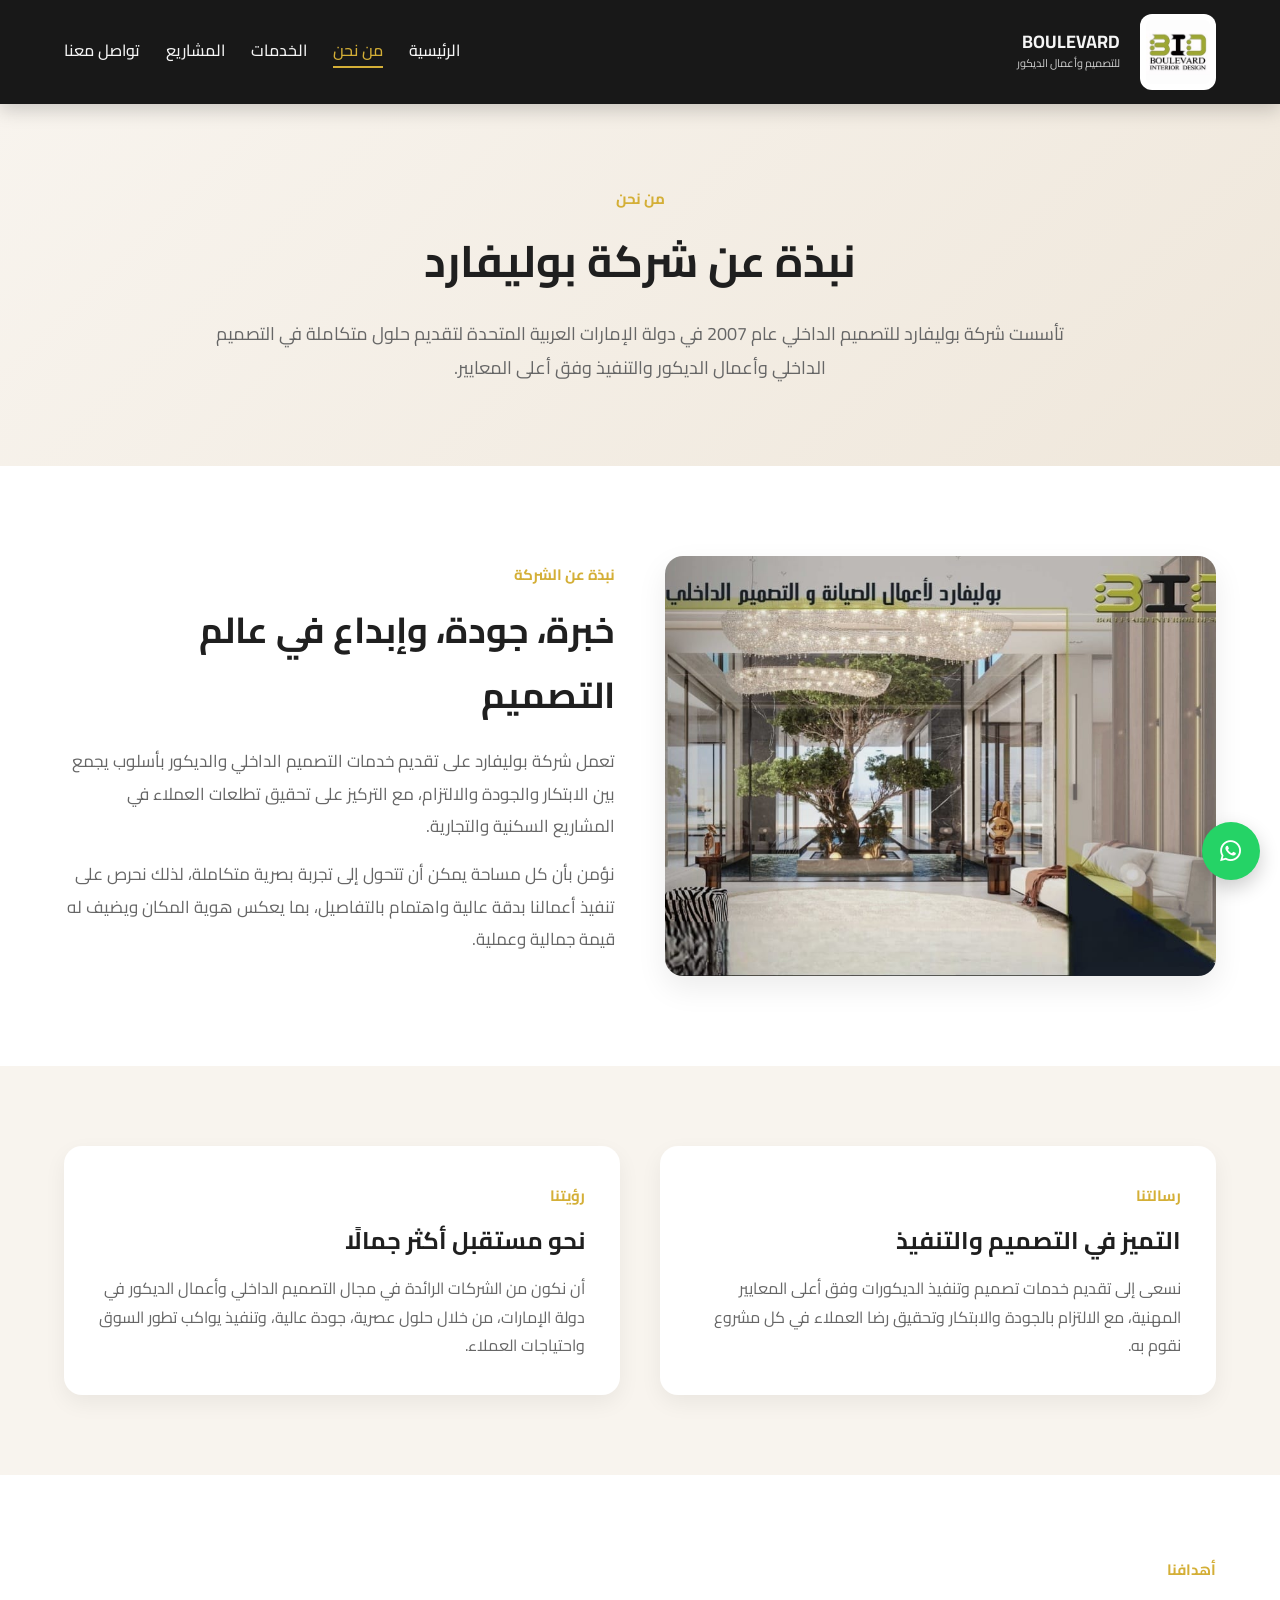
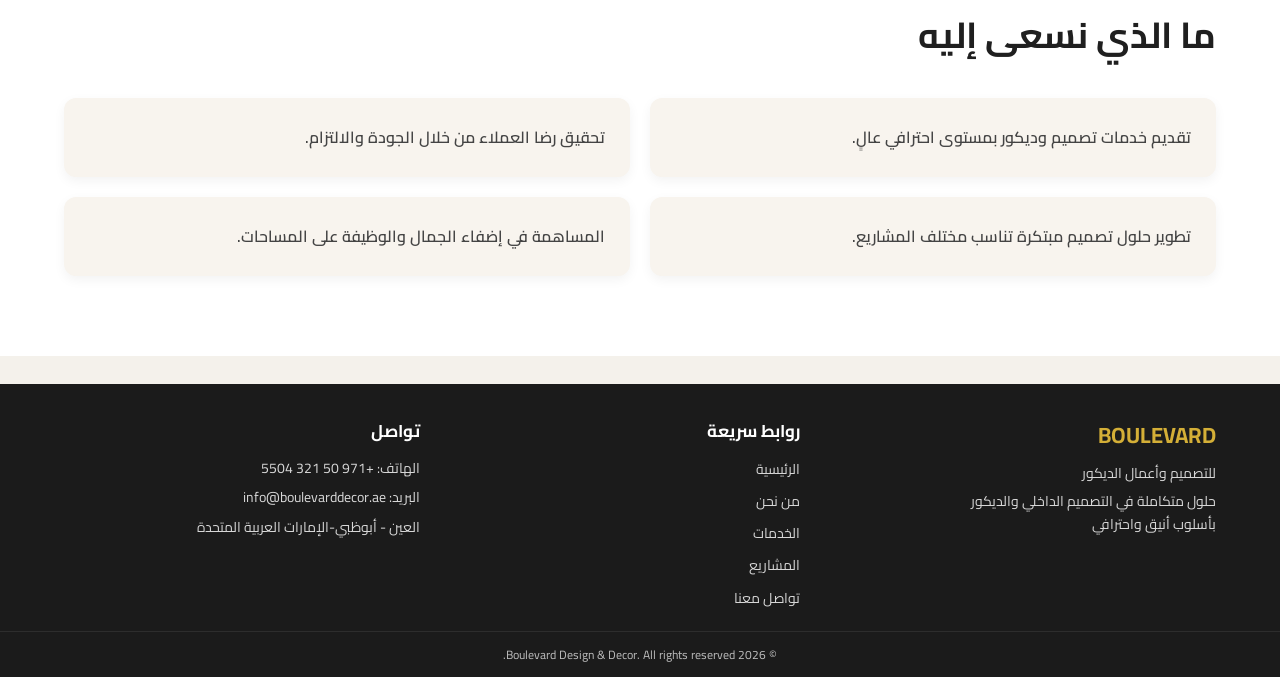
==== commit fbe422ea: "improve navbar" ====
--- a/about.html
+++ b/about.html
@@ -16,7 +16,7 @@
       <div class="logo">
   <img src="images/logo.jpg" alt="Boulevard Logo">
   <div class="logo-text">
-    <h1>Boulevard</h1>
+    <h1>BOULEVARD</h1>
     <p>للتصميم وأعمال الديكور</p>
   </div>
 </div>
@@ -107,7 +107,7 @@
     <div class="container footer-container">
 
       <div class="footer-brand">
-        <h3>Boulevard</h3>
+        <h3>BOULEVARD</h3>
         <p>للتصميم وأعمال الديكور</p>
         <p class="footer-description">
         حلول متكاملة في التصميم الداخلي والديكور بأسلوب أنيق واحترافي  </p>
--- a/css/style.css
+++ b/css/style.css
@@ -92,62 +92,67 @@
 /* =========================
    HEADER / NAVBAR
 ========================= */
+
+/* =========================
+   NAVBAR FINAL - OPTION 3
+========================= */
 header{
-  background:#1f1f1f;
-  padding:18px 0;
+  background:#181818;
+  padding:12px 0;
   position:sticky;
   top:0;
   z-index:999;
-  box-shadow:0 6px 20px rgba(0,0,0,0.18);
+  box-shadow:0 6px 18px rgba(0,0,0,0.18);
 }
 
 .navbar{
   display:flex;
   justify-content:space-between;
   align-items:center;
-}
-
+  min-height:80px;
+}
 .logo{
   display:flex;
   align-items:center;
-  gap:12px;
+  gap:20px;
 }
 
 .logo img{
-  width:62px;
-  height:62px;
-  object-fit:cover;
-  border-radius:10px;
-}
-
-.logo-text h1,
-.logo h1{
-  font-size:28px;
-  color:#d4af37;
+  width:76px;
+  height:76px;
+  object-fit:contain;
+  background:#fff;
+  padding:6px;
+  border-radius:12px;
+}
+
+.logo-text h1{
+  font-size:18px;
+  color:#f5f5f5;
   margin:0;
   line-height:1.1;
 }
 
-.logo-text p,
-.logo p{
-  font-size:14px;
-  color:#d8d8d8;
-  margin:4px 0 0;
+.logo-text p{
+  font-size:11px;
+  color:#cfcfcf;
+  margin-top:4px;
   line-height:1.4;
 }
 
 nav{
   display:flex;
-  gap:20px;
+  gap:26px;
   flex-wrap:wrap;
 }
 
 nav a{
-  color:#fff;
-  font-weight:600;
+  color:#f5f5f5;
+  font-weight:500;
+  font-size:16px;
   transition:0.3s;
   position:relative;
-  padding-bottom:6px;
+  padding-bottom:4px;
 }
 
 nav a::after{
@@ -161,7 +166,8 @@
   transition:0.3s;
 }
 
-nav a:hover{
+nav a:hover,
+nav a.active{
   color:#d4af37;
 }
 
@@ -170,8 +176,50 @@
   width:100%;
 }
 
-nav a.active{
-  color:#d4af37;
+/* Responsive Navbar */
+@media(max-width:992px){
+  .navbar{
+    flex-direction:column;
+    align-items:flex-start;
+    gap:14px;
+  }
+
+  .logo img{
+    width:70px;
+    height:70px;
+  }
+
+  nav{
+    gap:18px;
+  }
+}
+
+@media(max-width:768px){
+  header{
+    padding:10px 0;
+  }
+
+  .navbar{
+    min-height:auto;
+  }
+
+  .logo{
+    padding:0;
+  }
+
+  .logo img{
+    width:64px;
+    height:64px;
+    padding:5px;
+  }
+
+  nav{
+    gap:14px;
+  }
+
+  nav a{
+    font-size:15px;
+  }
 }
 
 /* =========================
@@ -259,8 +307,8 @@
 
 .hero-image img{
   width:100%;
-  max-width:620px;
-  height:380px;
+   max-width:560px;
+  height:340px;
   object-fit:cover;
   border-radius:24px;
   box-shadow:0 16px 35px rgba(0,0,0,0.12);
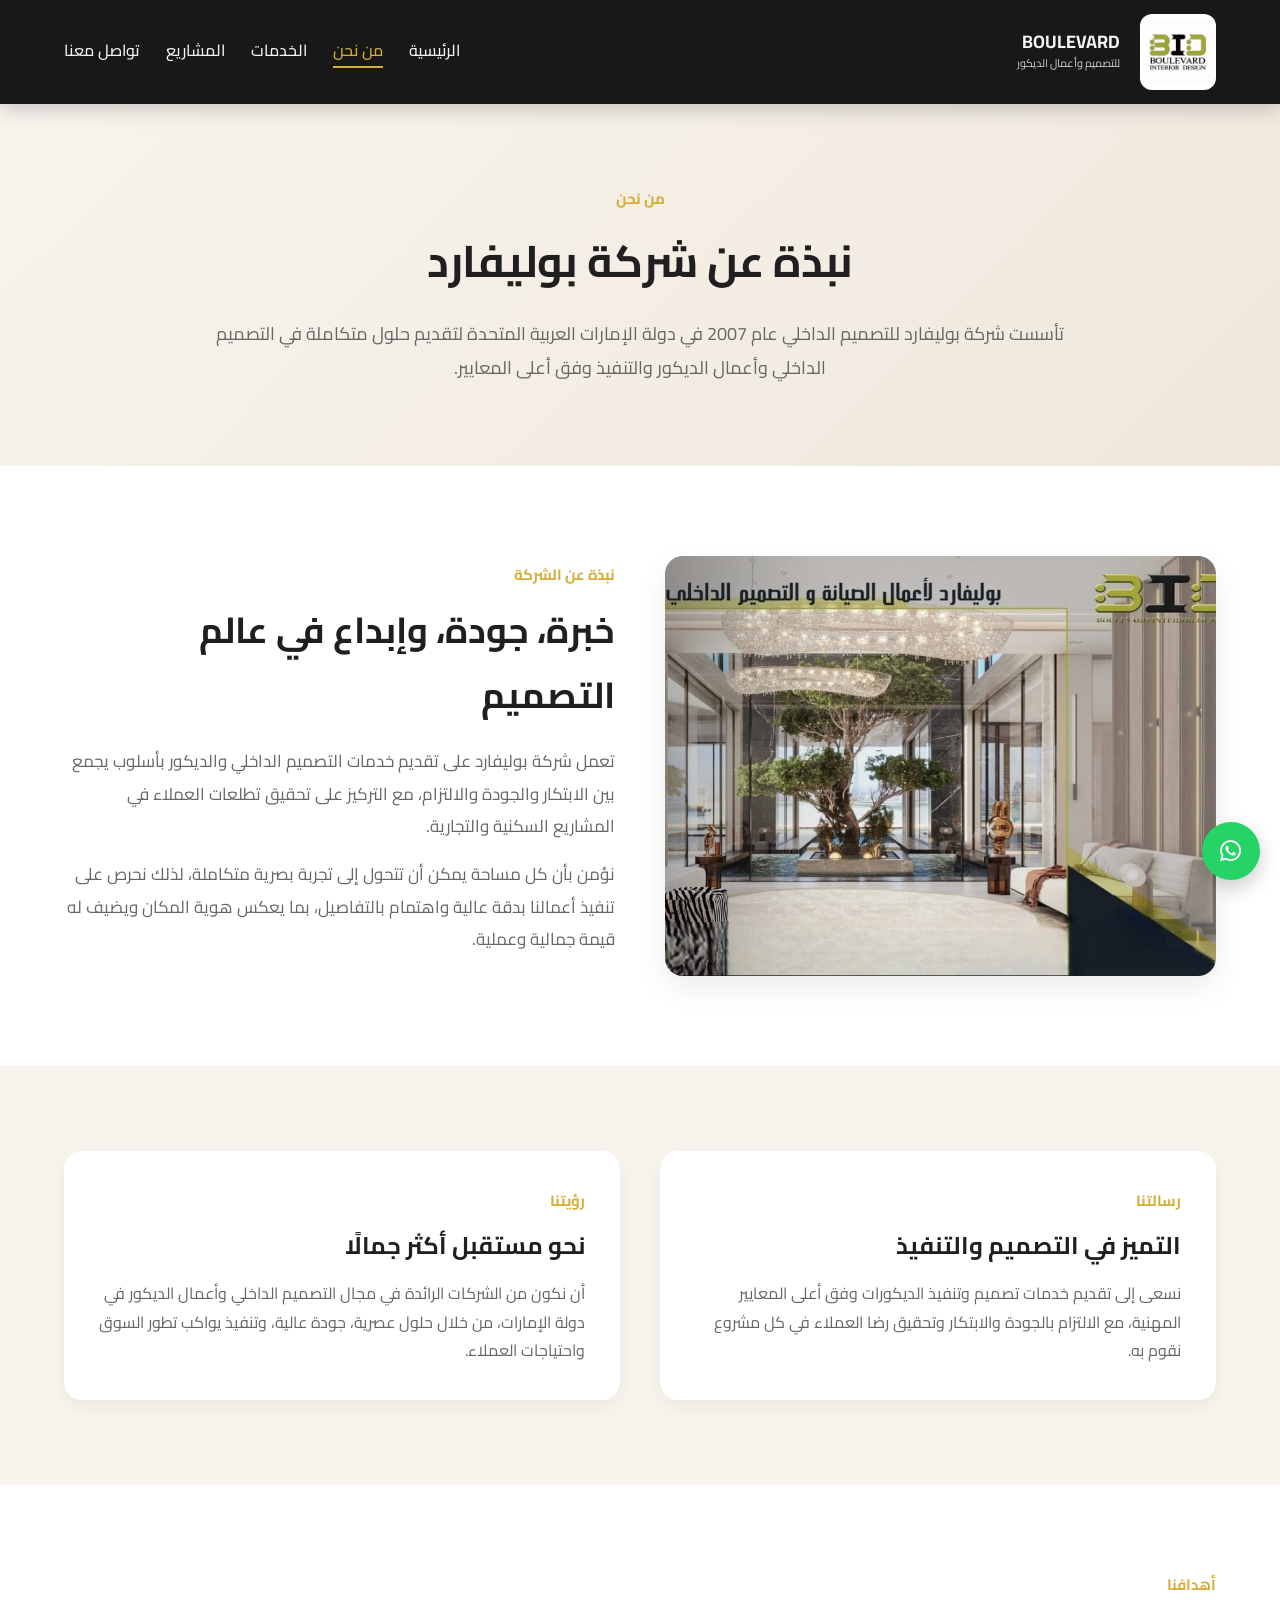
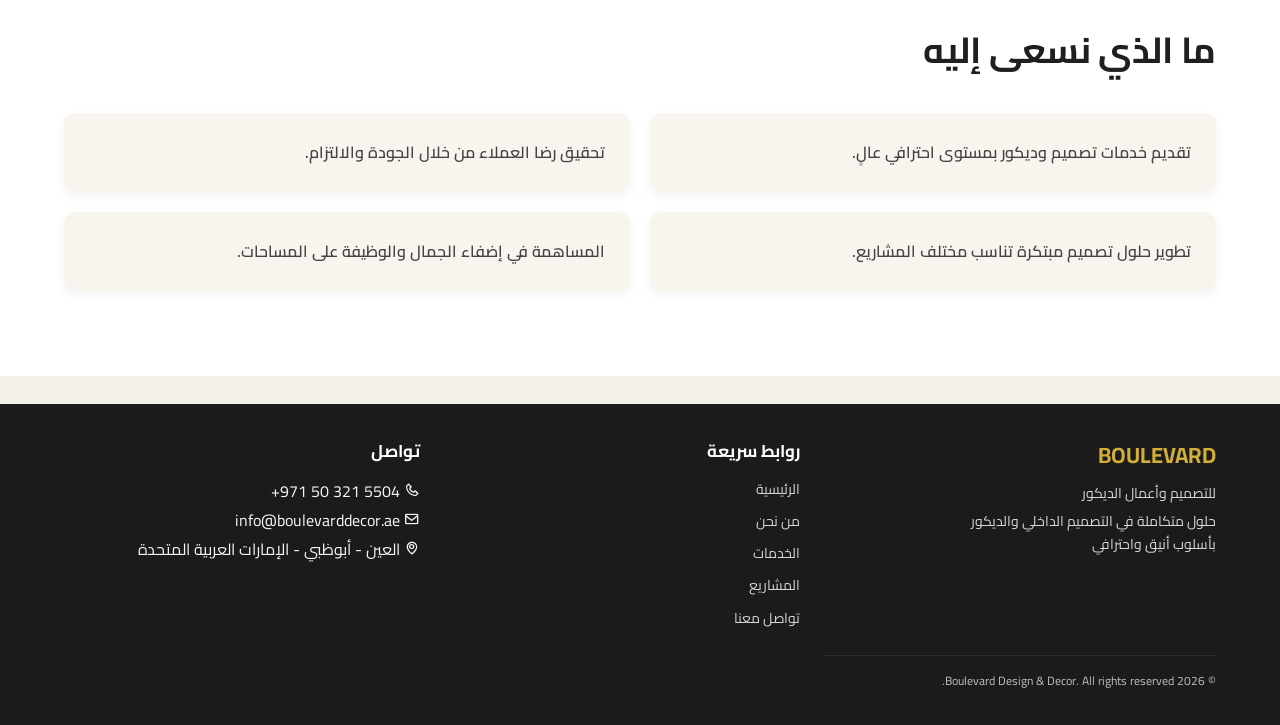
==== commit 85024a77: "update page" ====
--- a/about.html
+++ b/about.html
@@ -8,6 +8,7 @@
   <link href="https://fonts.googleapis.com/css2?family=Cairo:wght@300;400;600;700&display=swap" rel="stylesheet">
   <link href="https://cdn.jsdelivr.net/npm/boxicons@2.1.4/css/boxicons.min.css" rel="stylesheet">
   <link rel="icon" href="images/logo.jpg">
+  <link rel="stylesheet" href="https://unpkg.com/aos@2.3.1/dist/aos.css" />
 </head>
 <body>
 
@@ -103,14 +104,15 @@
     </div>
   </section>
 <br>
-  <footer class="footer">
+ <footer class="footer">
     <div class="container footer-container">
 
       <div class="footer-brand">
         <h3>BOULEVARD</h3>
         <p>للتصميم وأعمال الديكور</p>
         <p class="footer-description">
-        حلول متكاملة في التصميم الداخلي والديكور بأسلوب أنيق واحترافي  </p>
+         حلول متكاملة في التصميم الداخلي والديكور بأسلوب أنيق واحترافي
+        </p>
       </div>
 
       <div class="footer-links-box">
@@ -126,21 +128,38 @@
 
       <div class="footer-contact">
         <h4>تواصل</h4>
-        <p>الهاتف: +971 50 321 5504</p>
-        <p>البريد: info@boulevarddecor.ae</p>
-        <p>العين - أبوظبي-الإمارات العربية المتحدة</p>
-      </div>
+<div class="contact-item">
+<i class='bx bx-phone'></i>
+<span dir="ltr">+971 50 321 5504</span>
+</div>
 
-    </div>
+<div class="contact-item">
+<i class='bx bx-envelope'></i>
+<span>info@boulevarddecor.ae</span>
+</div>
+
+<div class="contact-item">
+<i class='bx bx-map'></i>
+<span>العين - أبوظبي - الإمارات العربية المتحدة</span>
+</div>
+</div>
 
     <div class="footer-bottom">
-      <p>© 2026 Boulevard Design & Decor. All rights reserved.</p>
-    </div>
+  <p>© 2026 Boulevard Design & Decor. All rights reserved.</p>
+</div>
+
   </footer>
-<!-- Floating WhatsApp -->
-<a href="https://wa.me/971503215504" class="floating-whatsapp" target="_blank">
-  <i class='bx bxl-whatsapp'></i>
-</a>
 
+  <!-- Floating WhatsApp -->
+  <a href="https://wa.me/971503215504" class="floating-whatsapp" target="_blank">
+    <i class='bx bxl-whatsapp'></i>
+  </a>
+<script src="https://unpkg.com/aos@2.3.1/dist/aos.js"></script>
+
+<script>
+AOS.init({
+  duration: 1000
+});
+</script>
 </body>
 </html>
--- a/css/style.css
+++ b/css/style.css
@@ -220,6 +220,21 @@
   nav a{
     font-size:15px;
   }
+ @media(max-width:768px){
+  .about,
+  .services,
+  .projects,
+  .why-us,
+  .contact-section,
+  .about-page-section,
+  .services-page-section,
+  .projects-showcase,
+  .goals-section,
+  .vision-mission{
+    padding: 65px 0;
+  }
+} 
+  
 }
 
 /* =========================
@@ -255,7 +270,7 @@
    HOME - HERO
 ========================= */
 .hero{
-  padding:90px 0;
+  padding:80px 0;
   background:linear-gradient(135deg,#f8f4ee 0%, #efe7db 100%);
 }
 
@@ -296,6 +311,8 @@
   display:flex;
   gap:14px;
   flex-wrap:wrap;
+  font-family: 'Cairo', sans-serif;
+  letter-spacing: 0.2px;
 }
 
 .hero-image{
@@ -318,7 +335,7 @@
    HOME - ABOUT PREVIEW
 ========================= */
 .about{
-  padding:90px 0;
+  padding:85px 0;
   background:#fff;
 }
 
@@ -354,7 +371,7 @@
    HOME - SERVICES PREVIEW
 ========================= */
 .services{
-  padding:90px 0;
+  padding:85px 0;
   background:#f8f4ee;
 }
 
@@ -403,6 +420,7 @@
   color:#666;
   line-height:1.8;
   margin:0;
+  max-width: 100%;
 }
 
 .services-btn-wrap{
@@ -414,7 +432,7 @@
    HOME - PROJECTS PREVIEW
 ========================= */
 .projects{
-  padding:90px 0;
+  padding:85px 0;
   background:#fff;
 }
 
@@ -429,6 +447,7 @@
   font-size:38px;
   color:#1f1f1f;
   margin:12px 0 30px;
+  margin-bottom: 16px;
 }
 
 .projects-container{
@@ -478,7 +497,7 @@
    HOME - WHY US
 ========================= */
 .why-us{
-  padding:90px 0;
+  padding:85px 0;
   background:#1f1f1f;
   color:#fff;
 }
@@ -527,7 +546,7 @@
    CONTACT SECTION / PAGE
 ========================= */
 .contact-section{
-  padding:90px 0;
+  padding:85px 0;
   background:#f8f4ee;
 }
 
@@ -577,6 +596,8 @@
   font-weight:600;
   text-decoration:none;
   transition:0.3s;
+  font-family: 'Cairo', sans-serif;
+  letter-spacing: 0.2px;
 }
 
 .social-btn i{
@@ -638,12 +659,14 @@
   border-radius:12px;
   font-weight:700;
   font-family:'Cairo', sans-serif;
+  letter-spacing: 0.2px;
   cursor:pointer;
   transition:0.3s;
 }
 
 .contact-form button:hover{
   background:#bf9b2e;
+  
 }
 
 /* =========================
@@ -684,7 +707,7 @@
 
 .vision-mission{
   background:#f8f4ee;
-  padding:80px 0;
+  padding:85px 0;
 }
 
 .vision-mission-container{
@@ -721,7 +744,7 @@
 }
 
 .goals-section{
-  padding:80px 0;
+  padding:85px 0;
   background:#fff;
 }
 
@@ -750,7 +773,7 @@
    SERVICES PAGE
 ========================= */
 .services-page-section{
-  padding:90px 0;
+  padding:85px 0;
   background:#f8f4ee;
 }
 
@@ -820,7 +843,7 @@
    PROJECTS PAGE
 ========================= */
 .projects-showcase{
-  padding:90px 0;
+  padding:85px 0;
   background:#f8f4ee;
 }
 
@@ -952,9 +975,12 @@
 }
 
 .footer-bottom{
+  
   border-top:1px solid rgba(255,255,255,0.08);
+  padding:14px 0;
   text-align:center;
-  padding:12px 0;
+  display:flex;
+  
 }
 
 .footer-bottom p{
@@ -1060,14 +1086,14 @@
   .hero-text h2,
   .about-text h2,
   .why-us-text h2{
-    font-size:32px;
+    font-size:28px;
   }
 
   .page-title,
   .services-title,
   .projects-title,
   .section-main-title{
-    font-size:30px;
+    font-size:24px;
   }
 
   .hero-text p,
@@ -1138,4 +1164,51 @@
   .project-showcase-content h2{
     font-size:22px;
   }
+}
+.project-card,
+.service-detail-card,
+.project-showcase-card{
+  transition: transform 0.35s ease, box-shadow 0.35s ease;
+}
+
+.project-card:hover,
+.service-detail-card:hover,
+.project-showcase-card:hover{
+  transform: translateY(-6px);
+  box-shadow: 0 18px 36px rgba(0,0,0,0.10);
+}
+
+.project-image img,
+.project-showcase-image img,
+.service-detail-image img{
+  transition: transform 0.5s ease;
+}
+
+.project-card:hover .project-image img,
+.project-showcase-card:hover .project-showcase-image img,
+.service-detail-card:hover .service-detail-image img{
+  transform: scale(1.05);
+}
+.hero-text h2,
+.about-text h2,
+.why-us-text h2,
+.page-title,
+.services-title,
+.projects-title,
+.section-main-title,
+.contact-info h2{
+  letter-spacing: -0.3px;
+}
+
+.services-title,
+.projects-title,
+.section-main-title,
+.page-title{
+  font-weight: 700;
+}
+
+.about-text h2,
+.why-us-text h2,
+.contact-info h2{
+  font-weight: 700;
 }
